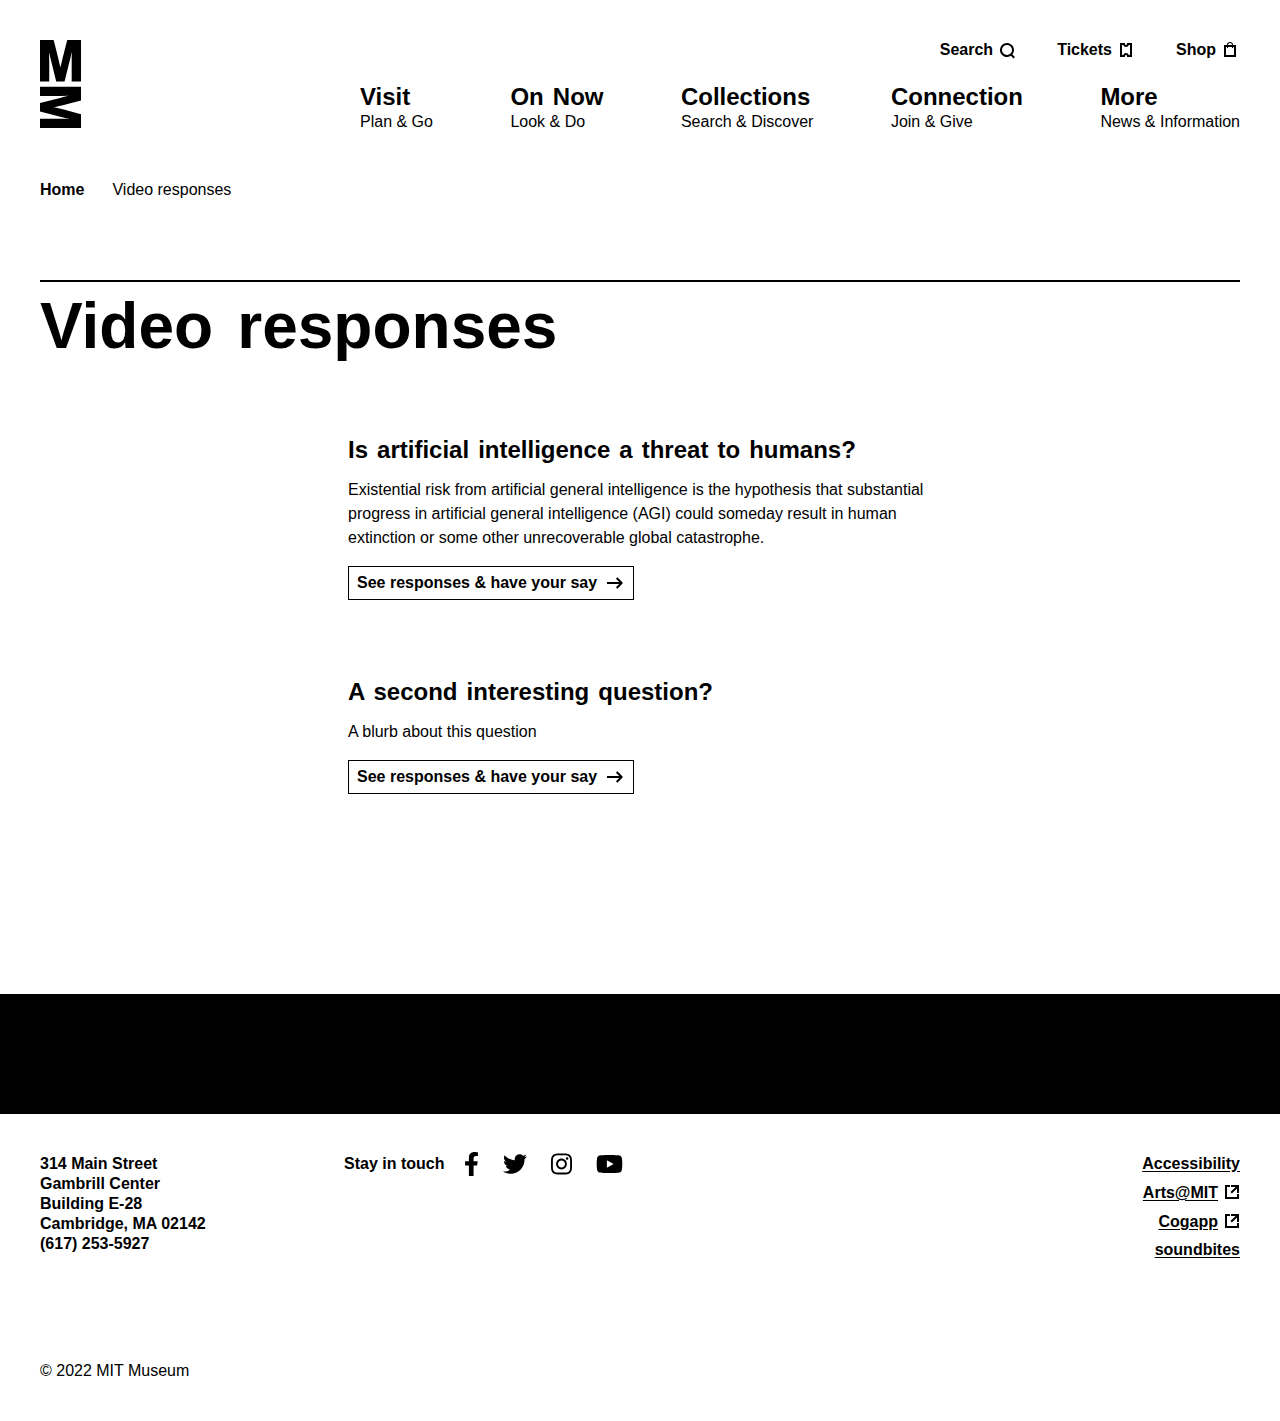
==== index.html @ 17425d2e "Add content" ====
<!DOCTYPE html>
<html style="--app-height: 884px; --scrollbar-width: 15px" lang="en">
  <head>
    <meta http-equiv="content-type" content="text/html; charset=UTF-8" />
    <meta name="viewport" content="width=device-width" />
    <meta charset="utf-8" />
    <title>🚧 MIT Museum</title>
    <meta name="referrer" content="no-referrer-when-downgrade" />
    <meta name="robots" content="none" />
    <meta property="og:locale" content="en_US" />
    <meta property="og:site_name" content="MIT Museum" />
    <meta property="og:type" content="website" />
    <meta
      property="og:url"
      content="https://mit-museum-frontend-git-develop-mit-museum.vercel.app/is-artificial-intelligence-a-threat-to-humans"
    />
    <meta property="og:title" content="Video responses" />
    <meta name="twitter:card" content="summary_large_image" />
    <meta name="twitter:site" content="@mitmuseum" />
    <meta name="twitter:creator" content="@mitmuseum" />
    <meta name="twitter:title" content="Video responses" />
    <link
      href="https://mit-museum-frontend-git-develop-mit-museum.vercel.app/is-artificial-intelligence-a-threat-to-humans"
      rel="canonical"
    />
    <link
      href="https://mit-museum-frontend-git-develop-mit-museum.vercel.app/"
      rel="home"
    />
    <link
      href="https://mit-museum-frontend-git-develop-mit-museum.vercel.app/humans.txt"
      rel="author"
      type="text/plain"
    />
    <script type="application/ld+json">
      {
        "mainEntityOfPage": {
          "@context": "http://schema.org",
          "@type": "WebPage",
          "author": { "@id": "#identity" },
          "copyrightHolder": { "@id": "#identity" },
          "copyrightYear": "2021",
          "creator": { "@id": "#creator" },
          "dateModified": "2022-01-12T05:30:17-05:00",
          "datePublished": "2021-12-10T06:31:00-05:00",
          "headline": "Video responses",
          "inLanguage": "en-us",
          "mainEntityOfPage": "https://mit-museum-frontend-git-develop-mit-museum.vercel.app/is-artificial-intelligence-a-threat-to-humans",
          "name": "Video responses",
          "publisher": { "@id": "#creator" },
          "url": "https://mit-museum-frontend-git-develop-mit-museum.vercel.app/is-artificial-intelligence-a-threat-to-humans"
        },
        "identity": {
          "@context": "http://schema.org",
          "@id": "#identity",
          "@type": "Organization"
        },
        "creator": {
          "@context": "http://schema.org",
          "@id": "#creator",
          "@type": "Organization"
        },
        "breadcrumbList": {
          "@context": "http://schema.org",
          "@type": "BreadcrumbList",
          "description": "Breadcrumbs list",
          "itemListElement": [
            {
              "@type": "ListItem",
              "item": "https://mit-museum-frontend-git-develop-mit-museum.vercel.app",
              "name": "Homepage",
              "position": 1
            },
            {
              "@type": "ListItem",
              "item": "https://mit-museum-frontend-git-develop-mit-museum.vercel.app/is-artificial-intelligence-a-threat-to-humans",
              "name": "Video responses",
              "position": 2
            }
          ],
          "name": "Breadcrumbs"
        }
      }
    </script>
    <link
      rel="icon"
      href="https://mit-museum-frontend-git-develop-mit-museum.vercel.app/favicon.ico"
    />
    <meta name="next-head-count" content="19" />
    <link rel="preload" href="mockup_files/a5b032bc4e9ca8b1.css" as="style" />
    <link
      rel="stylesheet"
      href="mockup_files/a5b032bc4e9ca8b1.css"
      data-n-g=""
    />
    <link rel="preload" href="mockup_files/67b65390de8e1bf9.css" as="style" />
    <link
      rel="stylesheet"
      href="mockup_files/67b65390de8e1bf9.css"
      data-n-p=""
    />
    <link rel="preload" href="mockup_files/3603ed7450027c3c.css" as="style" />
    <link
      rel="stylesheet"
      href="mockup_files/3603ed7450027c3c.css"
      data-n-p=""
    />
    <noscript data-n-css=""></noscript>
    <!-- <script
      defer="defer"
      nomodule=""
      src="mockup_files/polyfills-5cd94c89d3acac5f.js"
    ></script>
    <script
      src="mockup_files/webpack-742e6c5a8e0bc7bc.js"
      defer="defer"
    ></script>
    <script
      src="mockup_files/framework-5cfa0111fbb5aac2.js"
      defer="defer"
    ></script>
    <script src="mockup_files/main-84897df02a23253b.js" defer="defer"></script>
    <script src="mockup_files/_app-49a6e85eaff89251.js" defer="defer"></script>
    <script src="mockup_files/164-c21760d52be810f0.js" defer="defer"></script>
    <script src="mockup_files/525-9ac6c5f4d2ee593e.js" defer="defer"></script>
    <script src="mockup_files/335-cdc0c11e293b6972.js" defer="defer"></script>
    <script src="mockup_files/628-eeeb72f5f3170c95.js" defer="defer"></script>
    <script src="mockup_files/a.js" defer="defer"></script>
    <script src="mockup_files/_buildManifest.js" defer="defer"></script>
    <script src="mockup_files/_ssgManifest.js" defer="defer"></script>
    <script src="mockup_files/_middlewareManifest.js" defer="defer"></script>
    <link
      as="script"
      rel="prefetch"
      href="https://mit-museum-frontend-git-develop-mit-museum.vercel.app/_next/static/chunks/pages/index-b7b3911f543321c6.js"
    /> -->
  </head>
  <body data-nav-open="false">
    <noscript
      ><iframe
        src="https://www.googletagmanager.com/ns.html?id=GTM-NR2VRSS"
        height="0"
        width="0"
        style="display: none; visibility: hidden"
      ></iframe
    ></noscript>
    <div id="__next">
      <div>
        <header class="Header_header__Z8PUO" data-nav-open="false">
          <div class="Header_header__inner___BuCB">
            <h1 class="Header_header__logo-wrap__APZQ9">
              <a
                class="Header_header__logo-link__Ess8F"
                href="https://mit-museum-frontend-git-develop-mit-museum.vercel.app/"
                ><picture
                  ><source
                    srcset="mockup_files/mit-museum-monogram--horizontal.svg 1x"
                    media="(max-width: 1199px)" />
                  <img
                    src="mockup_files/mit-museum-monogram--vertical.svg"
                    alt="MIT Museum"
                    class="Header_header__monogram__wWzlB" /></picture
              ></a>
            </h1>
            <div class="Header_header__nav-wrap__NLWvs">
              <nav class="Navigation_nav__0y3Ri" aria-label="Main navigation">
                <button
                  type="button"
                  class="Navigation_nav__menu-button__kOR16"
                  aria-expanded="false"
                >
                  <span class="VisuallyHidden_visually-hidden__1B1w5"
                    >Toggle main navigation menu</span
                  ><svg
                    data-name="Icon / Navigation / Hamburger / 40px / Dark"
                    xmlns="http://www.w3.org/2000/svg"
                    width="40"
                    height="40"
                    data-testid="icon"
                    class="Icon_icon__QfSMz Icon_icon--medium__RB2xj"
                  >
                    <g data-name="Group 9456" fill="#fff">
                      <path data-name="Rectangle 623" d="M4 26h32v4H4z"></path>
                      <path data-name="Rectangle 622" d="M4 18h32v4H4z"></path>
                      <path data-name="Rectangle 621" d="M4 10h32v4H4z"></path>
                    </g>
                  </svg>
                </button>
                <ul class="Navigation_nav__link-list__ITPzT">
                  <li class="Navigation_nav__link-list-item__VGIfE">
                    <a
                      class="Navigation_nav__link__Jekwb"
                      href="https://mit-museum-frontend-git-develop-mit-museum.vercel.app/search"
                      ><span>Search</span
                      ><img
                        src="mockup_files/search.svg"
                        alt=""
                        class="Navigation_nav__link-icon__gXmVS"
                    /></a>
                  </li>
                  <li class="Navigation_nav__link-list-item__VGIfE">
                    <a
                      class="Navigation_nav__link__Jekwb"
                      href="https://mit-museum-frontend-git-develop-mit-museum.vercel.app/tickets"
                      ><span>Tickets</span
                      ><img
                        src="mockup_files/ticket.svg"
                        alt=""
                        class="Navigation_nav__link-icon__gXmVS"
                    /></a>
                  </li>
                  <li class="Navigation_nav__link-list-item__VGIfE">
                    <a
                      class="Navigation_nav__link__Jekwb"
                      href="https://mit-museum-frontend-git-develop-mit-museum.vercel.app/shop"
                      ><span>Shop</span
                      ><img
                        src="mockup_files/shopping-bag.svg"
                        alt=""
                        class="Navigation_nav__link-icon__gXmVS"
                    /></a>
                  </li>
                </ul>
                <ul class="Navigation_nav__node-list__HBfqc">
                  <li class="Navigation_nav-node__x5Ggd">
                    <button
                      type="button"
                      class="Navigation_nav-node__button__NjZrX"
                      aria-expanded="false"
                    >
                      <span class="Navigation_nav-node__title__IOz5q"
                        >Visit</span
                      ><span class="Navigation_nav-node__subheading___iPUX"
                        >Plan &amp; Go</span
                      >
                    </button>
                    <div
                      class="Navigation_nav-node__panel__yHmLR"
                      style="max-height: 0px"
                    >
                      <ul class="Navigation_nav-node__link-list__Ikt2b">
                        <li class="Navigation_nav-node__link-list-item__7li6b">
                          <a
                            class="Navigation_nav-node__link__7ieQi"
                            href="https://mit-museum-frontend-git-develop-mit-museum.vercel.app/visit/hours-admission-directions"
                            ><span>Hours, Admission, Directions</span></a
                          >
                        </li>
                        <li class="Navigation_nav-node__link-list-item__7li6b">
                          <a
                            class="Navigation_nav-node__link__7ieQi"
                            href="https://mit-museum-frontend-git-develop-mit-museum.vercel.app/visit/week-at-a-glance"
                            ><span>Week at a glance</span></a
                          >
                        </li>
                        <li class="Navigation_nav-node__link-list-item__7li6b">
                          <a
                            class="Navigation_nav-node__link__7ieQi"
                            href="https://mit-museum-frontend-git-develop-mit-museum.vercel.app/visit/group-visits"
                            ><span>Group Visits</span></a
                          >
                        </li>
                        <li class="Navigation_nav-node__link-list-item__7li6b">
                          <a
                            class="Navigation_nav-node__link__7ieQi"
                            href="https://mit-museum-frontend-git-develop-mit-museum.vercel.app/visit/accessibility"
                            ><span>Accessibility</span></a
                          >
                        </li>
                        <li class="Navigation_nav-node__link-list-item__7li6b">
                          <a
                            class="Navigation_nav-node__link__7ieQi"
                            href="https://mit-museum-frontend-git-develop-mit-museum.vercel.app/visit/contact"
                            ><span>Contact</span></a
                          >
                        </li>
                      </ul>
                      <div class="Navigation_nav-node__image-wrap__H9pom">
                        <span
                          style="
                            box-sizing: border-box;
                            display: block;
                            overflow: hidden;
                            width: initial;
                            height: initial;
                            background: none;
                            opacity: 1;
                            border: 0;
                            margin: 0;
                            padding: 0;
                            position: absolute;
                            top: 0;
                            left: 0;
                            bottom: 0;
                            right: 0;
                          "
                          ><img
                            alt=""
                            src="[data-uri]"
                            decoding="async"
                            data-nimg="fill"
                            class="Navigation_nav-node__image__81gql"
                            style="
                              position: absolute;
                              top: 0;
                              left: 0;
                              bottom: 0;
                              right: 0;
                              box-sizing: border-box;
                              padding: 0;
                              border: none;
                              margin: auto;
                              display: block;
                              width: 0;
                              height: 0;
                              min-width: 100%;
                              max-width: 100%;
                              min-height: 100%;
                              max-height: 100%;
                              object-fit: cover;
                            " /><noscript
                            ><img
                              alt=""
                              sizes="100vw"
                              srcset="
                                /_next/image?url=https%3A%2F%2Fmit-museum-cms-files--development.s3.us-east-2.amazonaws.com%2FCogapp-temp%2F_300x300_crop_center%2520center_none%2Fpexels-kristina-paukshtite-1839747.jpg%3Fv%3D1642073626%2C0.4148%2C0.9212&amp;w=640&amp;q=75   640w,
                                /_next/image?url=https%3A%2F%2Fmit-museum-cms-files--development.s3.us-east-2.amazonaws.com%2FCogapp-temp%2F_300x300_crop_center%2520center_none%2Fpexels-kristina-paukshtite-1839747.jpg%3Fv%3D1642073626%2C0.4148%2C0.9212&amp;w=750&amp;q=75   750w,
                                /_next/image?url=https%3A%2F%2Fmit-museum-cms-files--development.s3.us-east-2.amazonaws.com%2FCogapp-temp%2F_300x300_crop_center%2520center_none%2Fpexels-kristina-paukshtite-1839747.jpg%3Fv%3D1642073626%2C0.4148%2C0.9212&amp;w=828&amp;q=75   828w,
                                /_next/image?url=https%3A%2F%2Fmit-museum-cms-files--development.s3.us-east-2.amazonaws.com%2FCogapp-temp%2F_300x300_crop_center%2520center_none%2Fpexels-kristina-paukshtite-1839747.jpg%3Fv%3D1642073626%2C0.4148%2C0.9212&amp;w=1080&amp;q=75 1080w,
                                /_next/image?url=https%3A%2F%2Fmit-museum-cms-files--development.s3.us-east-2.amazonaws.com%2FCogapp-temp%2F_300x300_crop_center%2520center_none%2Fpexels-kristina-paukshtite-1839747.jpg%3Fv%3D1642073626%2C0.4148%2C0.9212&amp;w=1200&amp;q=75 1200w,
                                /_next/image?url=https%3A%2F%2Fmit-museum-cms-files--development.s3.us-east-2.amazonaws.com%2FCogapp-temp%2F_300x300_crop_center%2520center_none%2Fpexels-kristina-paukshtite-1839747.jpg%3Fv%3D1642073626%2C0.4148%2C0.9212&amp;w=1920&amp;q=75 1920w,
                                /_next/image?url=https%3A%2F%2Fmit-museum-cms-files--development.s3.us-east-2.amazonaws.com%2FCogapp-temp%2F_300x300_crop_center%2520center_none%2Fpexels-kristina-paukshtite-1839747.jpg%3Fv%3D1642073626%2C0.4148%2C0.9212&amp;w=2048&amp;q=75 2048w,
                                /_next/image?url=https%3A%2F%2Fmit-museum-cms-files--development.s3.us-east-2.amazonaws.com%2FCogapp-temp%2F_300x300_crop_center%2520center_none%2Fpexels-kristina-paukshtite-1839747.jpg%3Fv%3D1642073626%2C0.4148%2C0.9212&amp;w=3840&amp;q=75 3840w
                              "
                              src="/_next/image?url=https%3A%2F%2Fmit-museum-cms-files--development.s3.us-east-2.amazonaws.com%2FCogapp-temp%2F_300x300_crop_center%2520center_none%2Fpexels-kristina-paukshtite-1839747.jpg%3Fv%3D1642073626%2C0.4148%2C0.9212&amp;w=3840&amp;q=75"
                              decoding="async"
                              data-nimg="fill"
                              style="
                                position: absolute;
                                top: 0;
                                left: 0;
                                bottom: 0;
                                right: 0;
                                box-sizing: border-box;
                                padding: 0;
                                border: none;
                                margin: auto;
                                display: block;
                                width: 0;
                                height: 0;
                                min-width: 100%;
                                max-width: 100%;
                                min-height: 100%;
                                max-height: 100%;
                                object-fit: cover;
                              "
                              class="Navigation_nav-node__image__81gql"
                              loading="lazy" /></noscript
                        ></span>
                      </div>
                      <button
                        type="button"
                        class="Navigation_nav-node__close-button__1ALiy"
                      >
                        Close
                      </button>
                    </div>
                  </li>
                  <li class="Navigation_nav-node__x5Ggd">
                    <button
                      type="button"
                      class="Navigation_nav-node__button__NjZrX"
                      aria-expanded="false"
                    >
                      <span class="Navigation_nav-node__title__IOz5q"
                        >On Now</span
                      ><span class="Navigation_nav-node__subheading___iPUX"
                        >Look &amp; Do</span
                      >
                    </button>
                    <div
                      class="Navigation_nav-node__panel__yHmLR"
                      style="max-height: 0px"
                    >
                      <ul class="Navigation_nav-node__link-list__Ikt2b">
                        <li class="Navigation_nav-node__link-list-item__7li6b">
                          <a
                            class="Navigation_nav-node__link__7ieQi"
                            href="https://mit-museum-frontend-git-develop-mit-museum.vercel.app/on-now/exhibitions"
                            ><span>Exhibitions</span></a
                          >
                        </li>
                        <li class="Navigation_nav-node__link-list-item__7li6b">
                          <a
                            class="Navigation_nav-node__link__7ieQi"
                            href="https://mit-museum-frontend-git-develop-mit-museum.vercel.app/on-now/programs-and-events"
                            ><span>Programs and Events</span></a
                          >
                        </li>
                        <li class="Navigation_nav-node__link-list-item__7li6b">
                          <a
                            class="Navigation_nav-node__link__7ieQi"
                            href="https://mit-museum-frontend-git-develop-mit-museum.vercel.app/on-now/drop-in-activities"
                            ><span>Drop-in Activities</span></a
                          >
                        </li>
                      </ul>
                      <button
                        type="button"
                        class="Navigation_nav-node__close-button__1ALiy"
                      >
                        Close
                      </button>
                    </div>
                  </li>
                  <li class="Navigation_nav-node__x5Ggd">
                    <button
                      type="button"
                      class="Navigation_nav-node__button__NjZrX"
                      aria-expanded="false"
                    >
                      <span class="Navigation_nav-node__title__IOz5q"
                        >Collections</span
                      ><span class="Navigation_nav-node__subheading___iPUX"
                        >Search &amp; Discover</span
                      >
                    </button>
                    <div
                      class="Navigation_nav-node__panel__yHmLR"
                      style="max-height: 0px"
                    >
                      <ul class="Navigation_nav-node__link-list__Ikt2b">
                        <li class="Navigation_nav-node__link-list-item__7li6b">
                          <a
                            class="Navigation_nav-node__link__7ieQi"
                            href="https://mit-museum-frontend-git-develop-mit-museum.vercel.app/collections-temp/collection-search"
                            ><span>Collection Search</span></a
                          >
                        </li>
                        <li class="Navigation_nav-node__link-list-item__7li6b">
                          <a
                            class="Navigation_nav-node__link__7ieQi"
                            href="https://mit-museum-frontend-git-develop-mit-museum.vercel.app/collections-temp/collection-stories"
                            ><span>Collection Stories</span></a
                          >
                        </li>
                        <li class="Navigation_nav-node__link-list-item__7li6b">
                          <a
                            class="Navigation_nav-node__link__7ieQi"
                            href="https://mit-museum-frontend-git-develop-mit-museum.vercel.app/collections-temp/collection-services"
                            ><span>Collection Services</span></a
                          >
                        </li>
                        <li class="Navigation_nav-node__link-list-item__7li6b">
                          <a
                            class="Navigation_nav-node__link__7ieQi"
                            href="https://mit-museum-frontend-git-develop-mit-museum.vercel.app/collections-temp/donate-to-the-collections"
                            ><span>Donate to the Collections</span></a
                          >
                        </li>
                        <li class="Navigation_nav-node__link-list-item__7li6b">
                          <a
                            class="Navigation_nav-node__link__7ieQi"
                            href="https://mit-museum-frontend-git-develop-mit-museum.vercel.app/collections-temp/loan-policies"
                            ><span>Loan Policies</span></a
                          >
                        </li>
                      </ul>
                      <button
                        type="button"
                        class="Navigation_nav-node__close-button__1ALiy"
                      >
                        Close
                      </button>
                    </div>
                  </li>
                  <li class="Navigation_nav-node__x5Ggd">
                    <button
                      type="button"
                      class="Navigation_nav-node__button__NjZrX"
                      aria-expanded="false"
                    >
                      <span class="Navigation_nav-node__title__IOz5q"
                        >Connection</span
                      ><span class="Navigation_nav-node__subheading___iPUX"
                        >Join &amp; Give</span
                      >
                    </button>
                    <div
                      class="Navigation_nav-node__panel__yHmLR"
                      style="max-height: 0px"
                    >
                      <ul class="Navigation_nav-node__link-list__Ikt2b">
                        <li class="Navigation_nav-node__link-list-item__7li6b">
                          <a
                            class="Navigation_nav-node__link__7ieQi"
                            href="https://mit-museum-frontend-git-develop-mit-museum.vercel.app/connection/membership"
                            ><span>Membership</span></a
                          >
                        </li>
                        <li class="Navigation_nav-node__link-list-item__7li6b">
                          <a
                            class="Navigation_nav-node__link__7ieQi"
                            href="https://mit-museum-frontend-git-develop-mit-museum.vercel.app/connection/careers"
                            ><span>Careers</span></a
                          >
                        </li>
                        <li class="Navigation_nav-node__link-list-item__7li6b">
                          <a
                            class="Navigation_nav-node__link__7ieQi"
                            href="https://mit-museum-frontend-git-develop-mit-museum.vercel.app/connection/internships"
                            ><span>Internships</span></a
                          >
                        </li>
                        <li class="Navigation_nav-node__link-list-item__7li6b">
                          <a
                            class="Navigation_nav-node__link__7ieQi"
                            href="https://mit-museum-frontend-git-develop-mit-museum.vercel.app/connection/volunteer-opportunities"
                            ><span>Volunteer Opportunities</span></a
                          >
                        </li>
                        <li class="Navigation_nav-node__link-list-item__7li6b">
                          <a
                            class="Navigation_nav-node__link__7ieQi"
                            href="https://mit-museum-frontend-git-develop-mit-museum.vercel.app/connection/give"
                            ><span>Give</span></a
                          >
                        </li>
                      </ul>
                      <button
                        type="button"
                        class="Navigation_nav-node__close-button__1ALiy"
                      >
                        Close
                      </button>
                    </div>
                  </li>
                  <li class="Navigation_nav-node__x5Ggd">
                    <button
                      type="button"
                      class="Navigation_nav-node__button__NjZrX"
                      aria-expanded="false"
                    >
                      <span class="Navigation_nav-node__title__IOz5q">More</span
                      ><span class="Navigation_nav-node__subheading___iPUX"
                        >News &amp; Information</span
                      >
                    </button>
                    <div
                      class="Navigation_nav-node__panel__yHmLR"
                      style="max-height: 0px"
                    >
                      <ul class="Navigation_nav-node__link-list__Ikt2b">
                        <li class="Navigation_nav-node__link-list-item__7li6b">
                          <a
                            class="Navigation_nav-node__link__7ieQi"
                            href="https://mit-museum-frontend-git-develop-mit-museum.vercel.app/more/announcements"
                            ><span>Announcements</span></a
                          >
                        </li>
                        <li class="Navigation_nav-node__link-list-item__7li6b">
                          <a
                            class="Navigation_nav-node__link__7ieQi"
                            href="https://mit-museum-frontend-git-develop-mit-museum.vercel.app/more/cambridge-science-festival"
                            ><span>Cambridge Science Festival</span></a
                          >
                        </li>
                        <li class="Navigation_nav-node__link-list-item__7li6b">
                          <a
                            class="Navigation_nav-node__link__7ieQi"
                            href="https://mit-museum-frontend-git-develop-mit-museum.vercel.app/more/mit-museum-studio-and-compton-gallery"
                            ><span
                              >MIT Museum Studio and Compton Gallery</span
                            ></a
                          >
                        </li>
                        <li class="Navigation_nav-node__link-list-item__7li6b">
                          <a
                            class="Navigation_nav-node__link__7ieQi"
                            href="https://mit-museum-frontend-git-develop-mit-museum.vercel.app/more/event-rentals"
                            ><span>Event Rentals</span></a
                          >
                        </li>
                      </ul>
                      <button
                        type="button"
                        class="Navigation_nav-node__close-button__1ALiy"
                      >
                        Close
                      </button>
                    </div>
                  </li>
                </ul>
              </nav>
            </div>
          </div>
        </header>
        <main>
          <div class="center grid">
            <nav class="Breadcrumb_breadcrumb__a2wU1" aria-label="Breadcrumb">
              <ol class="Breadcrumb_breadcrumb__list__RHCLS">
                <li class="Breadcrumb_breadcrumb__list-item__svHsW">
                  <a
                    class="Breadcrumb_breadcrumb__link__07_vq Breadcrumb_breadcrumb__link--home__al2y3"
                    href="https://mit-museum-frontend-git-develop-mit-museum.vercel.app/"
                    >Home</a
                  >
                </li>
                <li
                  class="Breadcrumb_breadcrumb__list-item__svHsW"
                  aria-current="page"
                >
                  Video responses
                </li>
              </ol>
            </nav>
            <h1 class="Title_title__SEYIO">Video responses</h1>
            <div class="col col--center-small stack">
              <div class="Intro_intro__U5Vz6">
                Is artificial intelligence a threat to humans?
              </div>
              <div class="stack">
                <p>
                  Existential risk from artificial general intelligence is the
                  hypothesis that substantial progress in artificial general
                  intelligence (AGI) could someday result in human extinction or
                  some other unrecoverable global catastrophe.
                </p>
                <a href="topic-1.html" class="Button_button__30ukX mt-1"
                  >See responses & have your say<svg
                    xmlns="http://www.w3.org/2000/svg"
                    viewBox="0 0 20 20"
                    class="Button_button__arrow__bqoZv"
                  >
                    <path fill="none" d="M0 0h20v20H0z"></path>
                    <path
                      d="M18.018 10l-.07-.07-.93-.93-.41-.41-4.25-4.25-1.41 1.42L14.2 9H1.982v2H14.2l-3.25 3.24 1.41 1.42 4.25-4.25.41-.41.93-.93z"
                      fill="currentColor"
                    ></path></svg
                ></a>
              </div>
            </div>
            <div class="col col--center-small stack">
              <div class="Intro_intro__U5Vz6">
                A second interesting question?
              </div>
              <div class="stack">
                <p>A blurb about this question</p>
                <a href="topic-2.html" class="Button_button__30ukX mt-1"
                  >See responses & have your say<svg
                    xmlns="http://www.w3.org/2000/svg"
                    viewBox="0 0 20 20"
                    class="Button_button__arrow__bqoZv"
                  >
                    <path fill="none" d="M0 0h20v20H0z"></path>
                    <path
                      d="M18.018 10l-.07-.07-.93-.93-.41-.41-4.25-4.25-1.41 1.42L14.2 9H1.982v2H14.2l-3.25 3.24 1.41 1.42 4.25-4.25.41-.41.93-.93z"
                      fill="currentColor"
                    ></path></svg
                ></a>
              </div>
            </div>
          </div>
        </main>
        <footer class="Footer_footer__Dhw_9">
          <div class="Footer_footer__header__HFBRV">
            <div class="Center_center__clGVR">
              <div class="Footer_footer__logo-container__Zl3yX">
                <span
                  style="
                    box-sizing: border-box;
                    display: inline-block;
                    overflow: hidden;
                    width: 85px;
                    height: 40px;
                    background: none;
                    opacity: 1;
                    border: 0;
                    margin: 0;
                    padding: 0;
                    position: relative;
                  "
                  ><img
                    alt="MIT Museum logo"
                    src="[data-uri]"
                    decoding="async"
                    data-nimg="fixed"
                    class="Footer_footer__logo__Rt5jS"
                    style="
                      position: absolute;
                      top: 0;
                      left: 0;
                      bottom: 0;
                      right: 0;
                      box-sizing: border-box;
                      padding: 0;
                      border: none;
                      margin: auto;
                      display: block;
                      width: 0;
                      height: 0;
                      min-width: 100%;
                      max-width: 100%;
                      min-height: 100%;
                      max-height: 100%;
                    " /><noscript
                    ><img
                      alt="MIT Museum logo"
                      srcset="
                        /_next/image?url=%2Fimages%2Fmit-museum-monogram--horizontal-white.svg&amp;w=96&amp;q=75  1x,
                        /_next/image?url=%2Fimages%2Fmit-museum-monogram--horizontal-white.svg&amp;w=256&amp;q=75 2x
                      "
                      src="/_next/image?url=%2Fimages%2Fmit-museum-monogram--horizontal-white.svg&amp;w=256&amp;q=75"
                      decoding="async"
                      data-nimg="fixed"
                      style="
                        position: absolute;
                        top: 0;
                        left: 0;
                        bottom: 0;
                        right: 0;
                        box-sizing: border-box;
                        padding: 0;
                        border: none;
                        margin: auto;
                        display: block;
                        width: 0;
                        height: 0;
                        min-width: 100%;
                        max-width: 100%;
                        min-height: 100%;
                        max-height: 100%;
                      "
                      class="Footer_footer__logo__Rt5jS"
                      loading="lazy" /></noscript
                ></span>
              </div>
            </div>
          </div>
          <div class="Center_center__clGVR">
            <div class="Footer_footer__inner__YNJtn">
              <address class="Footer_footer__address__WKJDk">
                314 Main Street<br />Gambrill Center<br />Building E-28<br />Cambridge,
                MA 02142<br />(617) 253-5927<br />
              </address>
              <div class="Footer_footer__contacts__WmbtK">
                <div class="Footer_footer__social-links__I1tO2">
                  <p>Stay in touch</p>
                  <ul class="SocialLinkList_social-link-list__5JQN8">
                    <li class="SocialLinkList_social-link-list__item__Hd_dJ">
                      <a href="https://www.facebook.com/MITMuseum/"
                        ><svg
                          aria-hidden="true"
                          data-prefix="fab"
                          data-icon="facebook-f"
                          xmlns="http://www.w3.org/2000/svg"
                          viewBox="0 0 320 512"
                          class="Icon_icon__QfSMz"
                          data-testid="icon"
                        >
                          <path
                            fill="currentColor"
                            d="M279.14 288l14.22-92.66h-88.91v-60.13c0-25.35 12.42-50.06 52.24-50.06h40.42V6.26S260.43 0 225.36 0c-73.22 0-121.08 44.38-121.08 124.72v70.62H22.89V288h81.39v224h100.17V288z"
                          ></path></svg
                        ><span class="VisuallyHidden_visually-hidden__1B1w5"
                          >Facebook</span
                        ></a
                      >
                    </li>
                    <li class="SocialLinkList_social-link-list__item__Hd_dJ">
                      <a href="https://twitter.com/mitmuseum"
                        ><svg
                          aria-hidden="true"
                          data-prefix="fab"
                          data-icon="twitter"
                          xmlns="http://www.w3.org/2000/svg"
                          viewBox="0 0 512 512"
                          class="Icon_icon__QfSMz"
                          data-testid="icon"
                        >
                          <path
                            fill="currentColor"
                            d="M459.37 151.716c.325 4.548.325 9.097.325 13.645 0 138.72-105.583 298.558-298.558 298.558-59.452 0-114.68-17.219-161.137-47.106 8.447.974 16.568 1.299 25.34 1.299 49.055 0 94.213-16.568 130.274-44.832-46.132-.975-84.792-31.188-98.112-72.772 6.498.974 12.995 1.624 19.818 1.624 9.421 0 18.843-1.3 27.614-3.573-48.081-9.747-84.143-51.98-84.143-102.985v-1.299c13.969 7.797 30.214 12.67 47.431 13.319-28.264-18.843-46.781-51.005-46.781-87.391 0-19.492 5.197-37.36 14.294-52.954 51.655 63.675 129.3 105.258 216.365 109.807-1.624-7.797-2.599-15.918-2.599-24.04 0-57.828 46.782-104.934 104.934-104.934 30.213 0 57.502 12.67 76.67 33.137 23.715-4.548 46.456-13.32 66.599-25.34-7.798 24.366-24.366 44.833-46.132 57.827 21.117-2.273 41.584-8.122 60.426-16.243-14.292 20.791-32.161 39.308-52.628 54.253z"
                          ></path></svg
                        ><span class="VisuallyHidden_visually-hidden__1B1w5"
                          >Twitter</span
                        ></a
                      >
                    </li>
                    <li class="SocialLinkList_social-link-list__item__Hd_dJ">
                      <a href="https://www.instagram.com/mitmuseum"
                        ><svg
                          aria-hidden="true"
                          data-prefix="fab"
                          data-icon="instagram"
                          xmlns="http://www.w3.org/2000/svg"
                          viewBox="0 0 448 512"
                          class="Icon_icon__QfSMz"
                          data-testid="icon"
                        >
                          <path
                            fill="currentColor"
                            d="M224.1 141c-63.6 0-114.9 51.3-114.9 114.9s51.3 114.9 114.9 114.9S339 319.5 339 255.9 287.7 141 224.1 141zm0 189.6c-41.1 0-74.7-33.5-74.7-74.7s33.5-74.7 74.7-74.7 74.7 33.5 74.7 74.7-33.6 74.7-74.7 74.7zm146.4-194.3c0 14.9-12 26.8-26.8 26.8-14.9 0-26.8-12-26.8-26.8s12-26.8 26.8-26.8 26.8 12 26.8 26.8zm76.1 27.2c-1.7-35.9-9.9-67.7-36.2-93.9-26.2-26.2-58-34.4-93.9-36.2-37-2.1-147.9-2.1-184.9 0-35.8 1.7-67.6 9.9-93.9 36.1s-34.4 58-36.2 93.9c-2.1 37-2.1 147.9 0 184.9 1.7 35.9 9.9 67.7 36.2 93.9s58 34.4 93.9 36.2c37 2.1 147.9 2.1 184.9 0 35.9-1.7 67.7-9.9 93.9-36.2 26.2-26.2 34.4-58 36.2-93.9 2.1-37 2.1-147.8 0-184.8zM398.8 388c-7.8 19.6-22.9 34.7-42.6 42.6-29.5 11.7-99.5 9-132.1 9s-102.7 2.6-132.1-9c-19.6-7.8-34.7-22.9-42.6-42.6-11.7-29.5-9-99.5-9-132.1s-2.6-102.7 9-132.1c7.8-19.6 22.9-34.7 42.6-42.6 29.5-11.7 99.5-9 132.1-9s102.7-2.6 132.1 9c19.6 7.8 34.7 22.9 42.6 42.6 11.7 29.5 9 99.5 9 132.1s2.7 102.7-9 132.1z"
                          ></path></svg
                        ><span class="VisuallyHidden_visually-hidden__1B1w5"
                          >Instagram</span
                        ></a
                      >
                    </li>
                    <li class="SocialLinkList_social-link-list__item__Hd_dJ">
                      <a href="https://www.youtube.com/c/MITMuseumOfficial"
                        ><svg
                          aria-hidden="true"
                          data-prefix="fab"
                          data-icon="youtube"
                          xmlns="http://www.w3.org/2000/svg"
                          viewBox="0 0 576 512"
                          class="Icon_icon__QfSMz"
                          data-testid="icon"
                        >
                          <path
                            fill="currentColor"
                            d="M549.655 124.083c-6.281-23.65-24.787-42.276-48.284-48.597C458.781 64 288 64 288 64S117.22 64 74.629 75.486c-23.497 6.322-42.003 24.947-48.284 48.597-11.412 42.867-11.412 132.305-11.412 132.305s0 89.438 11.412 132.305c6.281 23.65 24.787 41.5 48.284 47.821C117.22 448 288 448 288 448s170.78 0 213.371-11.486c23.497-6.321 42.003-24.171 48.284-47.821 11.412-42.867 11.412-132.305 11.412-132.305s0-89.438-11.412-132.305zm-317.51 213.508V175.185l142.739 81.205-142.739 81.201z"
                          ></path></svg
                        ><span class="VisuallyHidden_visually-hidden__1B1w5"
                          >Youtube</span
                        ></a
                      >
                    </li>
                  </ul>
                </div>
              </div>
              <div class="Footer_footer__links__pRLbN">
                <ul class="Footer_footer__link-list__VCizp">
                  <li class="Footer_footer__link-item__2ns5A">
                    <a
                      class="Footer_footer__link__0KikA"
                      href="https://mit-museum-frontend-git-develop-mit-museum.vercel.app/visit/accessibility"
                      >Accessibility</a
                    >
                  </li>
                  <li class="Footer_footer__link-item__2ns5A">
                    <a
                      class="Footer_footer__link__0KikA"
                      href="https://google.com/"
                      >Arts@MIT<svg
                        data-name="Icon / Navigation / External Link / 20px / Light"
                        xmlns="http://www.w3.org/2000/svg"
                        width="20"
                        height="20"
                        viewBox="0 0 20 20"
                        data-testid="icon"
                        class="Icon_icon__QfSMz"
                      >
                        <g data-name="Group 34">
                          <g data-name="Group 33" fill="#fff">
                            <path
                              data-name="Path 89"
                              d="M15 15H5V5h3V3H3v14h14v-5h-2z"
                            ></path>
                            <path
                              data-name="Path 90"
                              d="M15 3H9v2h4.586l-5.121 5.121 1.414 1.414L15 6.414V11h2V3z"
                            ></path>
                          </g>
                        </g></svg
                    ></a>
                  </li>
                  <li class="Footer_footer__link-item__2ns5A">
                    <a
                      class="Footer_footer__link__0KikA"
                      href="https://www.cogapp.com/"
                      >Cogapp<svg
                        data-name="Icon / Navigation / External Link / 20px / Light"
                        xmlns="http://www.w3.org/2000/svg"
                        width="20"
                        height="20"
                        viewBox="0 0 20 20"
                        data-testid="icon"
                        class="Icon_icon__QfSMz"
                      >
                        <g data-name="Group 34">
                          <g data-name="Group 33" fill="#fff">
                            <path
                              data-name="Path 89"
                              d="M15 15H5V5h3V3H3v14h14v-5h-2z"
                            ></path>
                            <path
                              data-name="Path 90"
                              d="M15 3H9v2h4.586l-5.121 5.121 1.414 1.414L15 6.414V11h2V3z"
                            ></path>
                          </g>
                        </g></svg
                    ></a>
                  </li>
                  <li class="Footer_footer__link-item__2ns5A">
                    <a
                      class="Footer_footer__link__0KikA"
                      href="https://mit-museum-frontend-git-develop-mit-museum.vercel.app/programs/test-program"
                      >soundbites</a
                    >
                  </li>
                </ul>
                <a
                  class="Footer_footer__mit-link__xemI5"
                  href="https://web.mit.edu/"
                  ><span class="VisuallyHidden_visually-hidden__1B1w5"
                    >MIT main website</span
                  ><span
                    style="
                      box-sizing: border-box;
                      display: inline-block;
                      overflow: hidden;
                      width: 62px;
                      height: 32px;
                      background: none;
                      opacity: 1;
                      border: 0;
                      margin: 0;
                      padding: 0;
                      position: relative;
                    "
                    ><img
                      alt="MIT logo"
                      src="[data-uri]"
                      decoding="async"
                      data-nimg="fixed"
                      style="
                        position: absolute;
                        top: 0;
                        left: 0;
                        bottom: 0;
                        right: 0;
                        box-sizing: border-box;
                        padding: 0;
                        border: none;
                        margin: auto;
                        display: block;
                        width: 0;
                        height: 0;
                        min-width: 100%;
                        max-width: 100%;
                        min-height: 100%;
                        max-height: 100%;
                      " /><noscript
                      ><img
                        alt="MIT logo"
                        srcset="
                          /_next/image?url=%2Fimages%2Fmit-logo.svg&amp;w=64&amp;q=75  1x,
                          /_next/image?url=%2Fimages%2Fmit-logo.svg&amp;w=128&amp;q=75 2x
                        "
                        src="/_next/image?url=%2Fimages%2Fmit-logo.svg&amp;w=128&amp;q=75"
                        decoding="async"
                        data-nimg="fixed"
                        style="
                          position: absolute;
                          top: 0;
                          left: 0;
                          bottom: 0;
                          right: 0;
                          box-sizing: border-box;
                          padding: 0;
                          border: none;
                          margin: auto;
                          display: block;
                          width: 0;
                          height: 0;
                          min-width: 100%;
                          max-width: 100%;
                          min-height: 100%;
                          max-height: 100%;
                        "
                        loading="lazy" /></noscript></span
                ></a>
              </div>
              <div class="Footer_footer__copyright__pZOgD">
                <p>
                  ©
                  <!-- -->2022<!-- -->
                  MIT Museum
                </p>
              </div>
            </div>
          </div>
        </footer>
      </div>
    </div>
    <script id="__NEXT_DATA__" type="application/json">
      {
        "props": {
          "pageProps": {
            "entry": {
              "__typename": "site_editorial_Entry",
              "id": "1466",
              "title": "Video responses",
              "slug": "is-artificial-intelligence-a-threat-to-humans",
              "ancestors": [],
              "heroImage": [],
              "heroImageAltText": null,
              "introText": "Existential risk from artificial general intelligence is the hypothesis that substantial progress in artificial general intelligence (AGI) could someday result in human extinction or some other unrecoverable global catastrophe.",
              "contentBlocks": [
                {
                  "id": "1473",
                  "typeHandle": "bodyText",
                  "text": "\u003cp\u003eThe likelihood of this type of scenario is widely debated and hinges in part on differing scenarios for future progress in computer science. Once the exclusive domain of \u003ca href=\"https://en.wikipedia.org/wiki/AI_takeovers_in_popular_culture\" title=\"AI takeovers in popular culture\"\u003escience fiction\u003c/a\u003e, concerns about superintelligence started to become mainstream in the 2010s and were popularized by public figures such as \u003ca href=\"https://en.wikipedia.org/wiki/Stephen_Hawking\" title=\"Stephen Hawking\"\u003eStephen Hawking\u003c/a\u003e, \u003ca href=\"https://en.wikipedia.org/wiki/Bill_Gates\" title=\"Bill Gates\"\u003eBill Gates\u003c/a\u003e, and \u003ca href=\"https://en.wikipedia.org/wiki/Elon_Musk\" title=\"Elon Musk\"\u003eElon Musk\u003c/a\u003e.\u003c/p\u003e",
                  "__typename": "contentBlocks_bodyText_BlockType"
                },
                {
                  "id": "1511",
                  "typeHandle": "sectionHeading",
                  "heading": "What do you think? See how others have responded",
                  "__typename": "contentBlocks_sectionHeading_BlockType"
                },
                {
                  "id": "1498",
                  "typeHandle": "image",
                  "image": [
                    {
                      "url": "https://mit-museum-cms-files--development.s3.us-east-2.amazonaws.com/Cogapp-temp/Screenshot-2021-12-10-114435.png?v=1639136702",
                      "width": 1145,
                      "height": 371,
                      "__typename": "filesS3_Asset"
                    }
                  ],
                  "width": "large",
                  "altText": null,
                  "caption": null,
                  "__typename": "contentBlocks_image_BlockType"
                },
                {
                  "id": "1499",
                  "typeHandle": "callToAction",
                  "ctaTitle": "Share your story with us",
                  "body": null,
                  "color": "teal",
                  "ctaLink": [
                    {
                      "title": "What do you think of climate change denial?",
                      "slug": "what-do-you-think-of-climate-change-denial",
                      "__typename": "site_editorial_Entry"
                    }
                  ],
                  "linkButtonLabel": "Have your say",
                  "__typename": "contentBlocks_callToAction_BlockType"
                }
              ]
            },
            "preview": [],
            "seo": {
              "metaTitleContainer": {
                "title": {
                  "title": "🚧 MIT Museum | Video responses"
                }
              },
              "metaTagContainer": {
                "generator": [],
                "keywords": [],
                "description": [],
                "referrer": {
                  "content": "no-referrer-when-downgrade",
                  "name": "referrer"
                },
                "robots": { "content": "none", "name": "robots" },
                "fb:profile_id": [],
                "fb:app_id": [],
                "og:locale": { "content": "en_US", "property": "og:locale" },
                "og:locale:alternate": [],
                "og:site_name": {
                  "content": "MIT Museum",
                  "property": "og:site_name"
                },
                "og:type": { "content": "website", "property": "og:type" },
                "og:url": {
                  "content": "https://mit-museum-frontend-git-develop-mit-museum.vercel.app/is-artificial-intelligence-a-threat-to-humans",
                  "property": "og:url"
                },
                "og:title": {
                  "content": "Video responses",
                  "property": "og:title"
                },
                "og:description": [],
                "og:image": [],
                "og:image:width": [],
                "og:image:height": [],
                "og:image:alt": [],
                "og:see_also": [],
                "facebook-site-verification": [],
                "twitter:card": {
                  "content": "summary_large_image",
                  "name": "twitter:card"
                },
                "twitter:site": {
                  "content": "@mitmuseum",
                  "name": "twitter:site"
                },
                "twitter:creator": {
                  "content": "@mitmuseum",
                  "name": "twitter:creator"
                },
                "twitter:title": {
                  "content": "Video responses",
                  "name": "twitter:title"
                },
                "twitter:description": [],
                "twitter:image": [],
                "twitter:image:width": [],
                "twitter:image:height": [],
                "twitter:image:alt": [],
                "google-site-verification": [],
                "bing-site-verification": [],
                "pinterest-site-verification": []
              },
              "metaLinkContainer": {
                "canonical": {
                  "href": "https://mit-museum-frontend-git-develop-mit-museum.vercel.app/is-artificial-intelligence-a-threat-to-humans",
                  "rel": "canonical"
                },
                "home": {
                  "href": "https://mit-museum-frontend-git-develop-mit-museum.vercel.app",
                  "rel": "home"
                },
                "author": {
                  "href": "https://mit-museum-frontend-git-develop-mit-museum.vercel.app/humans.txt",
                  "rel": "author",
                  "type": "text/plain"
                },
                "publisher": [],
                "alternate": []
              },
              "metaJsonLdContainer": "{\"mainEntityOfPage\":{\"@context\":\"http://schema.org\",\"@type\":\"WebPage\",\"author\":{\"@id\":\"#identity\"},\"copyrightHolder\":{\"@id\":\"#identity\"},\"copyrightYear\":\"2021\",\"creator\":{\"@id\":\"#creator\"},\"dateModified\":\"2022-01-12T05:30:17-05:00\",\"datePublished\":\"2021-12-10T06:31:00-05:00\",\"headline\":\"Video responses\",\"inLanguage\":\"en-us\",\"mainEntityOfPage\":\"https://mit-museum-frontend-git-develop-mit-museum.vercel.app/is-artificial-intelligence-a-threat-to-humans\",\"name\":\"Video responses\",\"publisher\":{\"@id\":\"#creator\"},\"url\":\"https://mit-museum-frontend-git-develop-mit-museum.vercel.app/is-artificial-intelligence-a-threat-to-humans\"},\"identity\":{\"@context\":\"http://schema.org\",\"@id\":\"#identity\",\"@type\":\"Organization\"},\"creator\":{\"@context\":\"http://schema.org\",\"@id\":\"#creator\",\"@type\":\"Organization\"},\"breadcrumbList\":{\"@context\":\"http://schema.org\",\"@type\":\"BreadcrumbList\",\"description\":\"Breadcrumbs list\",\"itemListElement\":[{\"@type\":\"ListItem\",\"item\":\"https://mit-museum-frontend-git-develop-mit-museum.vercel.app\",\"name\":\"Homepage\",\"position\":1},{\"@type\":\"ListItem\",\"item\":\"https://mit-museum-frontend-git-develop-mit-museum.vercel.app/is-artificial-intelligence-a-threat-to-humans\",\"name\":\"Video responses\",\"position\":2}],\"name\":\"Breadcrumbs\"}}"
            },
            "navNodes": [
              {
                "id": "88",
                "title": "Visit",
                "childPages": [
                  {
                    "id": "98",
                    "title": "Hours, Admission, Directions",
                    "href": "https://mit-museum-frontend-git-develop-mit-museum.vercel.app/visit/hours-admission-directions",
                    "__typename": "site_editorial_Entry"
                  },
                  {
                    "id": "2792",
                    "title": "Week at a glance",
                    "href": "https://mit-museum-frontend-git-develop-mit-museum.vercel.app/visit/week-at-a-glance",
                    "__typename": "site_weekAtAGlance_Entry"
                  },
                  {
                    "id": "102",
                    "title": "Group Visits",
                    "href": "https://mit-museum-frontend-git-develop-mit-museum.vercel.app/visit/group-visits",
                    "__typename": "site_landingPage_Entry"
                  },
                  {
                    "id": "115",
                    "title": "Accessibility",
                    "href": "https://mit-museum-frontend-git-develop-mit-museum.vercel.app/visit/accessibility",
                    "__typename": "site_editorial_Entry"
                  },
                  {
                    "id": "117",
                    "title": "Contact",
                    "href": "https://mit-museum-frontend-git-develop-mit-museum.vercel.app/visit/contact",
                    "__typename": "site_editorial_Entry"
                  }
                ],
                "subheading": "Plan \u0026 Go",
                "image": [
                  {
                    "src": "https://mit-museum-cms-files--development.s3.us-east-2.amazonaws.com/Cogapp-temp/_300x300_crop_center%20center_none/pexels-kristina-paukshtite-1839747.jpg?v=1642073626,0.4148,0.9212",
                    "__typename": "filesS3_Asset"
                  }
                ],
                "imageAltText": null,
                "__typename": "site_navNode_Entry"
              },
              {
                "id": "90",
                "title": "On Now",
                "childPages": [
                  {
                    "id": "119",
                    "title": "Exhibitions",
                    "href": "https://mit-museum-frontend-git-develop-mit-museum.vercel.app/on-now/exhibitions",
                    "__typename": "site_exhibitionListing_Entry"
                  },
                  {
                    "id": "121",
                    "title": "Programs and Events",
                    "href": "https://mit-museum-frontend-git-develop-mit-museum.vercel.app/on-now/programs-and-events",
                    "__typename": "site_programListing_Entry"
                  },
                  {
                    "id": "123",
                    "title": "Drop-in Activities",
                    "href": "https://mit-museum-frontend-git-develop-mit-museum.vercel.app/on-now/drop-in-activities",
                    "__typename": "site_editorial_Entry"
                  }
                ],
                "subheading": "Look \u0026 Do",
                "image": [],
                "imageAltText": null,
                "__typename": "site_navNode_Entry"
              },
              {
                "id": "92",
                "title": "Collections",
                "childPages": [
                  {
                    "id": "928",
                    "title": "Collection Search",
                    "href": "https://mit-museum-frontend-git-develop-mit-museum.vercel.app/collections-temp/collection-search",
                    "__typename": "site_editorial_Entry"
                  },
                  {
                    "id": "2625",
                    "title": "Collection Stories",
                    "href": "https://mit-museum-frontend-git-develop-mit-museum.vercel.app/collections-temp/collection-stories",
                    "__typename": "site_editorial_Entry"
                  },
                  {
                    "id": "125",
                    "title": "Collection Services",
                    "href": "https://mit-museum-frontend-git-develop-mit-museum.vercel.app/collections-temp/collection-services",
                    "__typename": "site_landingPage_Entry"
                  },
                  {
                    "id": "131",
                    "title": "Donate to the Collections",
                    "href": "https://mit-museum-frontend-git-develop-mit-museum.vercel.app/collections-temp/donate-to-the-collections",
                    "__typename": "site_editorial_Entry"
                  },
                  {
                    "id": "133",
                    "title": "Loan Policies",
                    "href": "https://mit-museum-frontend-git-develop-mit-museum.vercel.app/collections-temp/loan-policies",
                    "__typename": "site_editorial_Entry"
                  }
                ],
                "subheading": "Search \u0026 Discover",
                "image": [],
                "imageAltText": null,
                "__typename": "site_navNode_Entry"
              },
              {
                "id": "94",
                "title": "Connection",
                "childPages": [
                  {
                    "id": "135",
                    "title": "Membership",
                    "href": "https://mit-museum-frontend-git-develop-mit-museum.vercel.app/connection/membership",
                    "__typename": "site_editorial_Entry"
                  },
                  {
                    "id": "137",
                    "title": "Careers",
                    "href": "https://mit-museum-frontend-git-develop-mit-museum.vercel.app/connection/careers",
                    "__typename": "site_editorial_Entry"
                  },
                  {
                    "id": "139",
                    "title": "Internships",
                    "href": "https://mit-museum-frontend-git-develop-mit-museum.vercel.app/connection/internships",
                    "__typename": "site_editorial_Entry"
                  },
                  {
                    "id": "141",
                    "title": "Volunteer Opportunities",
                    "href": "https://mit-museum-frontend-git-develop-mit-museum.vercel.app/connection/volunteer-opportunities",
                    "__typename": "site_editorial_Entry"
                  },
                  {
                    "id": "143",
                    "title": "Give",
                    "href": "https://mit-museum-frontend-git-develop-mit-museum.vercel.app/connection/give",
                    "__typename": "site_editorial_Entry"
                  }
                ],
                "subheading": "Join \u0026 Give",
                "image": [],
                "imageAltText": null,
                "__typename": "site_navNode_Entry"
              },
              {
                "id": "96",
                "title": "More",
                "childPages": [
                  {
                    "id": "145",
                    "title": "Announcements",
                    "href": "https://mit-museum-frontend-git-develop-mit-museum.vercel.app/more/announcements",
                    "__typename": "site_announcementListing_Entry"
                  },
                  {
                    "id": "147",
                    "title": "Cambridge Science Festival",
                    "href": "https://mit-museum-frontend-git-develop-mit-museum.vercel.app/more/cambridge-science-festival",
                    "__typename": "site_editorial_Entry"
                  },
                  {
                    "id": "149",
                    "title": "MIT Museum Studio and Compton Gallery",
                    "href": "https://mit-museum-frontend-git-develop-mit-museum.vercel.app/more/mit-museum-studio-and-compton-gallery",
                    "__typename": "site_editorial_Entry"
                  },
                  {
                    "id": "151",
                    "title": "Event Rentals",
                    "href": "https://mit-museum-frontend-git-develop-mit-museum.vercel.app/more/event-rentals",
                    "__typename": "site_editorial_Entry"
                  }
                ],
                "subheading": "News \u0026 Information",
                "image": [],
                "imageAltText": null,
                "__typename": "site_navNode_Entry"
              }
            ],
            "footerGlobalData": {
              "footerLinks": [
                {
                  "linkText": "Accessibility",
                  "entry": [
                    {
                      "url": "https://mit-museum-frontend-git-develop-mit-museum.vercel.app/visit/accessibility",
                      "__typename": "site_editorial_Entry"
                    }
                  ],
                  "linkUrl": null,
                  "__typename": "footerLinks_footerLink_BlockType"
                },
                {
                  "linkText": "Arts@MIT",
                  "entry": [],
                  "linkUrl": "https://google.com",
                  "__typename": "footerLinks_footerLink_BlockType"
                },
                {
                  "linkText": "Cogapp",
                  "entry": [],
                  "linkUrl": "https://www.cogapp.com/",
                  "__typename": "footerLinks_footerLink_BlockType"
                },
                {
                  "linkText": "soundbites",
                  "entry": [
                    {
                      "url": "https://mit-museum-frontend-git-develop-mit-museum.vercel.app/programs/test-program",
                      "__typename": "program_default_Entry"
                    }
                  ],
                  "linkUrl": "https://user.ambient-mixer.com/details/cybergrrl",
                  "__typename": "footerLinks_footerLink_BlockType"
                }
              ],
              "__typename": "footer_GlobalSet"
            }
          },
          "__N_SSG": true
        },
        "page": "/[...sitePage]",
        "query": {
          "sitePage": ["is-artificial-intelligence-a-threat-to-humans"]
        },
        "buildId": "oslVcX_NxQrn0_GD6_aQh",
        "isFallback": false,
        "gsp": true,
        "scriptLoader": []
      }
    </script>
    <div
      style="
        width: 99px;
        height: 99px;
        overflow: scroll;
        position: absolute;
        top: -9999px;
      "
      aria-hidden="true"
      role="presentation"
    ></div>
    <next-route-announcer
      ><p
        aria-live="assertive"
        id="__next-route-announcer__"
        role="alert"
        style="
          border: 0px none;
          clip: rect(0px, 0px, 0px, 0px);
          height: 1px;
          margin: -1px;
          overflow: hidden;
          padding: 0px;
          position: absolute;
          width: 1px;
          white-space: nowrap;
          overflow-wrap: normal;
        "
      ></p
    ></next-route-announcer>
  </body>
</html>
---- mockup_files/a5b032bc4e9ca8b1.css ----
@font-face{font-family:Haas Grot Text Web;font-style:normal;font-weight:400;src:url(/_next/static/media/NeueHaasGrotText-55Roman-Web.dd483223.woff2) format("woff2");font-display:swap}@font-face{font-family:Haas Grot Text Web;font-style:italic;font-weight:400;src:url(/_next/static/media/NeueHaasGrotText-56Italic-Web.74fe39e9.woff2) format("woff2");font-display:swap}@font-face{font-family:Haas Grot Text Web;font-style:normal;font-weight:700;src:url(/_next/static/media/NeueHaasGrotText-75Bold-Web.28a37a6d.woff2) format("woff2");font-display:swap}@font-face{font-family:Haas Grot Text Web;font-style:italic;font-weight:700;src:url(/_next/static/media/NeueHaasGrotText-76BoldItalic-Web.efb2338e.woff2) format("woff2");font-display:swap}@font-face{font-family:Haas Grot Disp Web;font-style:normal;font-weight:400;src:url(/_next/static/media/NeueHaasGrotDisp-55Roman-Web.738945db.woff2) format("woff2");font-display:swap}@font-face{font-family:Haas Grot Disp Web;font-style:italic;font-weight:400;src:url(/_next/static/media/NeueHaasGrotDisp-56Italic-Web.47d8531d.woff2) format("woff2");font-display:swap}@font-face{font-family:Haas Grot Disp Web;font-style:normal;font-weight:700;src:url(/_next/static/media/NeueHaasGrotDisp-75Bold-Web.ced1f23b.woff2) format("woff2");font-display:swap}@font-face{font-family:Haas Grot Disp Web;font-style:italic;font-weight:700;src:url(/_next/static/media/NeueHaasGrotDisp-76BoldItalic-Web.4ca5a8f8.woff2) format("woff2");font-display:swap}*,:after,:before{box-sizing:border-box}blockquote,body,dd,dl,figure,h1,h2,h3,h4,p{margin:0}ol[role=list],ul[role=list]{list-style:none}html:focus-within{scroll-behavior:smooth}body{min-height:100vh;text-rendering:optimizeSpeed;line-height:1.5}img,picture{display:block;max-width:100%}button,input,select,textarea{font:inherit}@media(prefers-reduced-motion:reduce){html:focus-within{scroll-behavior:auto}*,:after,:before{transition-duration:.01ms!important;-webkit-animation-duration:.01ms!important;animation-duration:.01ms!important;-webkit-animation-iteration-count:1!important;animation-iteration-count:1!important;scroll-behavior:auto!important}}.visually-hidden{position:absolute;width:1px;height:1px;overflow:hidden;clip:rect(0 0 0 0);-webkit-clip-path:inset(50%);clip-path:inset(50%);white-space:nowrap}.list-style-none{padding-left:0;margin:0;list-style-type:none}.font-text{font-family:Haas Grot Text Web,-apple-system,BlinkMacSystemFont,Segoe UI,Roboto,Oxygen,Ubuntu,Cantarell,Fira Sans,Droid Sans,Helvetica Neue,sans-serif}.font-display{font-family:Haas Grot Disp Web,-apple-system,BlinkMacSystemFont,Segoe UI,Roboto,Oxygen,Ubuntu,Cantarell,Fira Sans,Droid Sans,Helvetica Neue,sans-serif;word-spacing:.1em}.font-normal{font-weight:400}.font-bold{font-weight:700}.lh-md{line-height:1.25}.italic{font-style:italic}.align-right{text-align:right}.text-md{font-family:Haas Grot Text Web,-apple-system,BlinkMacSystemFont,Segoe UI,Roboto,Oxygen,Ubuntu,Cantarell,Fira Sans,Droid Sans,Helvetica Neue,sans-serif;font-size:1rem;line-height:1.25}.text-white{color:#fff}.text-black{color:#000}.text-black-600{color:#666}.text-yellow{color:#ffdc14}.text-orange{color:#ff7d32}.text-red{color:#ff4637}.text-pink{color:#ff40b6}.text-purple{color:#aa2ddc}.text-blue{color:#0091ff}.text-light-blue{color:#8ce6ff}.text-teal{color:#008296}.text-green{color:#00c82d}.text-lime{color:#bcff2a}.mt-1{margin-top:1em}.mt-space-1px{margin-top:.0625rem}.mt-space-2px{margin-top:.125rem}.mt-space-1{margin-top:.25rem}.mt-space-2{margin-top:.5rem}.mt-space-3{margin-top:.75rem}.mt-space-4{margin-top:1rem}.mt-space-5{margin-top:1.25rem}.mt-space-6{margin-top:1.5rem}.mt-space-7{margin-top:1.75rem}.mt-space-8{margin-top:2rem}.mt-space-9{margin-top:2.25rem}.mt-space-10{margin-top:2.5rem}.mt-space-11{margin-top:2.75rem}.mt-space-12{margin-top:3rem}.mt-space-14{margin-top:3.5rem}.mt-space-15{margin-top:3.75rem}.mt-space-16{margin-top:4rem}.mt-space-18{margin-top:4.5rem}.mt-space-20{margin-top:5rem}.mt-space-21{margin-top:5.25rem}.mt-space-22{margin-top:5.5rem}.mt-space-24{margin-top:6rem}.mt-space-30{margin-top:7.5rem}.mt-space-32{margin-top:8rem}.mt-space-40{margin-top:10rem}.mt-space-50{margin-top:12.5rem}.mt-space-60{margin-top:15rem}.mt-space-80{margin-top:20rem}.mt-space-108{margin-top:27rem}.pt-space-1px{padding-top:.0625rem}.pt-space-2px{padding-top:.125rem}.pt-space-1{padding-top:.25rem}.pt-space-2{padding-top:.5rem}.pt-space-3{padding-top:.75rem}.pt-space-4{padding-top:1rem}.pt-space-5{padding-top:1.25rem}.pt-space-6{padding-top:1.5rem}.pt-space-7{padding-top:1.75rem}.pt-space-8{padding-top:2rem}.pt-space-9{padding-top:2.25rem}.pt-space-10{padding-top:2.5rem}.pt-space-11{padding-top:2.75rem}.pt-space-12{padding-top:3rem}.pt-space-14{padding-top:3.5rem}.pt-space-15{padding-top:3.75rem}.pt-space-16{padding-top:4rem}.pt-space-18{padding-top:4.5rem}.pt-space-20{padding-top:5rem}.pt-space-21{padding-top:5.25rem}.pt-space-22{padding-top:5.5rem}.pt-space-24{padding-top:6rem}.pt-space-30{padding-top:7.5rem}.pt-space-32{padding-top:8rem}.pt-space-40{padding-top:10rem}.pt-space-50{padding-top:12.5rem}.pt-space-60{padding-top:15rem}.pt-space-80{padding-top:20rem}.pt-space-108{padding-top:27rem}.py-10{padding-top:2.5rem;padding-bottom:2.5rem}.bg-white{background-color:#fff}.bg-black{background-color:#000}.bg-black-600{background-color:#666}.bg-yellow{background-color:#ffdc14}.bg-orange{background-color:#ff7d32}.bg-red{background-color:#ff4637}.bg-pink{background-color:#ff40b6}.bg-purple{background-color:#aa2ddc}.bg-blue{background-color:#0091ff}.bg-light-blue{background-color:#8ce6ff}.bg-teal{background-color:#008296}.bg-green{background-color:#00c82d}.bg-lime{background-color:#bcff2a}.center{box-sizing:content-box;max-width:85rem;padding:0 1rem;margin-right:auto;margin-left:auto}@media(min-width:48em){.center{padding:0 1.5rem}}@media(min-width:75em){.center{padding:0 2.5rem}}.grid{--columns:12;--row-gap:4rem;--column-gap:0;display:grid;grid-template-columns:repeat(var(--columns),1fr);grid-column-gap:var(--column-gap);grid-row-gap:var(--row-gap);row-gap:var(--row-gap)}@media(min-width:48em){.grid{--row-gap:5rem;--column-gap:2rem}}.grid>*{grid-column:1/-1}.grid--two-col{--columns:2}.grid--three-col{--columns:3}@media(min-width:48em){.grid--three-col>*,.grid--two-col>*{grid-column:auto}}@media(min-width:52em){.col--center-small{grid-column:3/11}}@media(min-width:76em){.col--center-small{grid-column:4/10}}@media(min-width:48em){.col--center-medium{grid-column:3/11}.col--quote{grid-column:3/9}}@media(min-width:52em){.col--left-small{grid-row-end:span 2;grid-column:1/4}.col--right-large{grid-column:4/13}}.stack{display:-webkit-flex;display:flex;-webkit-flex-direction:column;flex-direction:column;-webkit-justify-content:flex-start;justify-content:flex-start}.stack>*+*{margin-top:1em}html{--color-underline:#000;--color-focus-ring:#ff40b6;--scrollbar-width:0}body,html{padding:0;margin:0;font-family:Haas Grot Text Web,-apple-system,BlinkMacSystemFont,Segoe UI,Roboto,Oxygen,Ubuntu,Cantarell,Fira Sans,Droid Sans,Helvetica Neue,sans-serif}body[data-nav-open=true],html[data-nav-open=true]{position:fixed;top:0;width:100%;padding-right:var(--scrollbar-width)}body{overflow-x:hidden;background-color:#fff}:focus{outline:3px solid var(--color-focus-ring);outline-offset:2px}:focus:not(:focus-visible){outline:0}:focus-visible{outline:3px solid var(--color-focus-ring);outline-offset:2px}h1,h2,h3,h4,h5{margin:0;font-family:Haas Grot Disp Web,-apple-system,BlinkMacSystemFont,Segoe UI,Roboto,Oxygen,Ubuntu,Cantarell,Fira Sans,Droid Sans,Helvetica Neue,sans-serif;word-spacing:.1em}.h1,.h2,h1,h2{font-size:1.5rem;line-height:1.1666666667}.h3,h3{font-size:2rem;line-height:1}.h4,h4{font-size:1.5rem;line-height:1}.h5,h5{font-family:Haas Grot Text Web,-apple-system,BlinkMacSystemFont,Segoe UI,Roboto,Oxygen,Ubuntu,Cantarell,Fira Sans,Droid Sans,Helvetica Neue,sans-serif;font-size:1rem;line-height:1.25}a:not([class]){font-weight:700;color:#000;text-decoration:underline;text-underline-offset:.1em;cursor:pointer;-webkit-text-decoration-skip:ink;text-decoration-skip-ink:auto}a:not([class]):visited{color:#000}a:not([class]):hover{color:#666;outline-width:0}a:not([class]):focus{color:#666;text-decoration:none}a:not([class]):active{color:#666;outline-width:0}ol:not([class]),ul:not([class]){padding-left:1.125em;margin:0}*+ol:not([class]),*+ul:not([class]),ol:not([class])+*,ul:not([class])+*{margin-top:2rem}ol:not([class]) li:not([class]),ul:not([class]) li:not([class]){padding-left:.25em}ol:not([class]) li:not([class])+li:not([class]),ul:not([class]) li:not([class])+li:not([class]){margin-top:.5rem}
---- mockup_files/a5b032bc4e9ca8b1.css ----
@font-face{font-family:Haas Grot Text Web;font-style:normal;font-weight:400;src:url(/_next/static/media/NeueHaasGrotText-55Roman-Web.dd483223.woff2) format("woff2");font-display:swap}@font-face{font-family:Haas Grot Text Web;font-style:italic;font-weight:400;src:url(/_next/static/media/NeueHaasGrotText-56Italic-Web.74fe39e9.woff2) format("woff2");font-display:swap}@font-face{font-family:Haas Grot Text Web;font-style:normal;font-weight:700;src:url(/_next/static/media/NeueHaasGrotText-75Bold-Web.28a37a6d.woff2) format("woff2");font-display:swap}@font-face{font-family:Haas Grot Text Web;font-style:italic;font-weight:700;src:url(/_next/static/media/NeueHaasGrotText-76BoldItalic-Web.efb2338e.woff2) format("woff2");font-display:swap}@font-face{font-family:Haas Grot Disp Web;font-style:normal;font-weight:400;src:url(/_next/static/media/NeueHaasGrotDisp-55Roman-Web.738945db.woff2) format("woff2");font-display:swap}@font-face{font-family:Haas Grot Disp Web;font-style:italic;font-weight:400;src:url(/_next/static/media/NeueHaasGrotDisp-56Italic-Web.47d8531d.woff2) format("woff2");font-display:swap}@font-face{font-family:Haas Grot Disp Web;font-style:normal;font-weight:700;src:url(/_next/static/media/NeueHaasGrotDisp-75Bold-Web.ced1f23b.woff2) format("woff2");font-display:swap}@font-face{font-family:Haas Grot Disp Web;font-style:italic;font-weight:700;src:url(/_next/static/media/NeueHaasGrotDisp-76BoldItalic-Web.4ca5a8f8.woff2) format("woff2");font-display:swap}*,:after,:before{box-sizing:border-box}blockquote,body,dd,dl,figure,h1,h2,h3,h4,p{margin:0}ol[role=list],ul[role=list]{list-style:none}html:focus-within{scroll-behavior:smooth}body{min-height:100vh;text-rendering:optimizeSpeed;line-height:1.5}img,picture{display:block;max-width:100%}button,input,select,textarea{font:inherit}@media(prefers-reduced-motion:reduce){html:focus-within{scroll-behavior:auto}*,:after,:before{transition-duration:.01ms!important;-webkit-animation-duration:.01ms!important;animation-duration:.01ms!important;-webkit-animation-iteration-count:1!important;animation-iteration-count:1!important;scroll-behavior:auto!important}}.visually-hidden{position:absolute;width:1px;height:1px;overflow:hidden;clip:rect(0 0 0 0);-webkit-clip-path:inset(50%);clip-path:inset(50%);white-space:nowrap}.list-style-none{padding-left:0;margin:0;list-style-type:none}.font-text{font-family:Haas Grot Text Web,-apple-system,BlinkMacSystemFont,Segoe UI,Roboto,Oxygen,Ubuntu,Cantarell,Fira Sans,Droid Sans,Helvetica Neue,sans-serif}.font-display{font-family:Haas Grot Disp Web,-apple-system,BlinkMacSystemFont,Segoe UI,Roboto,Oxygen,Ubuntu,Cantarell,Fira Sans,Droid Sans,Helvetica Neue,sans-serif;word-spacing:.1em}.font-normal{font-weight:400}.font-bold{font-weight:700}.lh-md{line-height:1.25}.italic{font-style:italic}.align-right{text-align:right}.text-md{font-family:Haas Grot Text Web,-apple-system,BlinkMacSystemFont,Segoe UI,Roboto,Oxygen,Ubuntu,Cantarell,Fira Sans,Droid Sans,Helvetica Neue,sans-serif;font-size:1rem;line-height:1.25}.text-white{color:#fff}.text-black{color:#000}.text-black-600{color:#666}.text-yellow{color:#ffdc14}.text-orange{color:#ff7d32}.text-red{color:#ff4637}.text-pink{color:#ff40b6}.text-purple{color:#aa2ddc}.text-blue{color:#0091ff}.text-light-blue{color:#8ce6ff}.text-teal{color:#008296}.text-green{color:#00c82d}.text-lime{color:#bcff2a}.mt-1{margin-top:1em}.mt-space-1px{margin-top:.0625rem}.mt-space-2px{margin-top:.125rem}.mt-space-1{margin-top:.25rem}.mt-space-2{margin-top:.5rem}.mt-space-3{margin-top:.75rem}.mt-space-4{margin-top:1rem}.mt-space-5{margin-top:1.25rem}.mt-space-6{margin-top:1.5rem}.mt-space-7{margin-top:1.75rem}.mt-space-8{margin-top:2rem}.mt-space-9{margin-top:2.25rem}.mt-space-10{margin-top:2.5rem}.mt-space-11{margin-top:2.75rem}.mt-space-12{margin-top:3rem}.mt-space-14{margin-top:3.5rem}.mt-space-15{margin-top:3.75rem}.mt-space-16{margin-top:4rem}.mt-space-18{margin-top:4.5rem}.mt-space-20{margin-top:5rem}.mt-space-21{margin-top:5.25rem}.mt-space-22{margin-top:5.5rem}.mt-space-24{margin-top:6rem}.mt-space-30{margin-top:7.5rem}.mt-space-32{margin-top:8rem}.mt-space-40{margin-top:10rem}.mt-space-50{margin-top:12.5rem}.mt-space-60{margin-top:15rem}.mt-space-80{margin-top:20rem}.mt-space-108{margin-top:27rem}.pt-space-1px{padding-top:.0625rem}.pt-space-2px{padding-top:.125rem}.pt-space-1{padding-top:.25rem}.pt-space-2{padding-top:.5rem}.pt-space-3{padding-top:.75rem}.pt-space-4{padding-top:1rem}.pt-space-5{padding-top:1.25rem}.pt-space-6{padding-top:1.5rem}.pt-space-7{padding-top:1.75rem}.pt-space-8{padding-top:2rem}.pt-space-9{padding-top:2.25rem}.pt-space-10{padding-top:2.5rem}.pt-space-11{padding-top:2.75rem}.pt-space-12{padding-top:3rem}.pt-space-14{padding-top:3.5rem}.pt-space-15{padding-top:3.75rem}.pt-space-16{padding-top:4rem}.pt-space-18{padding-top:4.5rem}.pt-space-20{padding-top:5rem}.pt-space-21{padding-top:5.25rem}.pt-space-22{padding-top:5.5rem}.pt-space-24{padding-top:6rem}.pt-space-30{padding-top:7.5rem}.pt-space-32{padding-top:8rem}.pt-space-40{padding-top:10rem}.pt-space-50{padding-top:12.5rem}.pt-space-60{padding-top:15rem}.pt-space-80{padding-top:20rem}.pt-space-108{padding-top:27rem}.py-10{padding-top:2.5rem;padding-bottom:2.5rem}.bg-white{background-color:#fff}.bg-black{background-color:#000}.bg-black-600{background-color:#666}.bg-yellow{background-color:#ffdc14}.bg-orange{background-color:#ff7d32}.bg-red{background-color:#ff4637}.bg-pink{background-color:#ff40b6}.bg-purple{background-color:#aa2ddc}.bg-blue{background-color:#0091ff}.bg-light-blue{background-color:#8ce6ff}.bg-teal{background-color:#008296}.bg-green{background-color:#00c82d}.bg-lime{background-color:#bcff2a}.center{box-sizing:content-box;max-width:85rem;padding:0 1rem;margin-right:auto;margin-left:auto}@media(min-width:48em){.center{padding:0 1.5rem}}@media(min-width:75em){.center{padding:0 2.5rem}}.grid{--columns:12;--row-gap:4rem;--column-gap:0;display:grid;grid-template-columns:repeat(var(--columns),1fr);grid-column-gap:var(--column-gap);grid-row-gap:var(--row-gap);row-gap:var(--row-gap)}@media(min-width:48em){.grid{--row-gap:5rem;--column-gap:2rem}}.grid>*{grid-column:1/-1}.grid--two-col{--columns:2}.grid--three-col{--columns:3}@media(min-width:48em){.grid--three-col>*,.grid--two-col>*{grid-column:auto}}@media(min-width:52em){.col--center-small{grid-column:3/11}}@media(min-width:76em){.col--center-small{grid-column:4/10}}@media(min-width:48em){.col--center-medium{grid-column:3/11}.col--quote{grid-column:3/9}}@media(min-width:52em){.col--left-small{grid-row-end:span 2;grid-column:1/4}.col--right-large{grid-column:4/13}}.stack{display:-webkit-flex;display:flex;-webkit-flex-direction:column;flex-direction:column;-webkit-justify-content:flex-start;justify-content:flex-start}.stack>*+*{margin-top:1em}html{--color-underline:#000;--color-focus-ring:#ff40b6;--scrollbar-width:0}body,html{padding:0;margin:0;font-family:Haas Grot Text Web,-apple-system,BlinkMacSystemFont,Segoe UI,Roboto,Oxygen,Ubuntu,Cantarell,Fira Sans,Droid Sans,Helvetica Neue,sans-serif}body[data-nav-open=true],html[data-nav-open=true]{position:fixed;top:0;width:100%;padding-right:var(--scrollbar-width)}body{overflow-x:hidden;background-color:#fff}:focus{outline:3px solid var(--color-focus-ring);outline-offset:2px}:focus:not(:focus-visible){outline:0}:focus-visible{outline:3px solid var(--color-focus-ring);outline-offset:2px}h1,h2,h3,h4,h5{margin:0;font-family:Haas Grot Disp Web,-apple-system,BlinkMacSystemFont,Segoe UI,Roboto,Oxygen,Ubuntu,Cantarell,Fira Sans,Droid Sans,Helvetica Neue,sans-serif;word-spacing:.1em}.h1,.h2,h1,h2{font-size:1.5rem;line-height:1.1666666667}.h3,h3{font-size:2rem;line-height:1}.h4,h4{font-size:1.5rem;line-height:1}.h5,h5{font-family:Haas Grot Text Web,-apple-system,BlinkMacSystemFont,Segoe UI,Roboto,Oxygen,Ubuntu,Cantarell,Fira Sans,Droid Sans,Helvetica Neue,sans-serif;font-size:1rem;line-height:1.25}a:not([class]){font-weight:700;color:#000;text-decoration:underline;text-underline-offset:.1em;cursor:pointer;-webkit-text-decoration-skip:ink;text-decoration-skip-ink:auto}a:not([class]):visited{color:#000}a:not([class]):hover{color:#666;outline-width:0}a:not([class]):focus{color:#666;text-decoration:none}a:not([class]):active{color:#666;outline-width:0}ol:not([class]),ul:not([class]){padding-left:1.125em;margin:0}*+ol:not([class]),*+ul:not([class]),ol:not([class])+*,ul:not([class])+*{margin-top:2rem}ol:not([class]) li:not([class]),ul:not([class]) li:not([class]){padding-left:.25em}ol:not([class]) li:not([class])+li:not([class]),ul:not([class]) li:not([class])+li:not([class]){margin-top:.5rem}
---- mockup_files/67b65390de8e1bf9.css ----
.Breadcrumb_breadcrumb__a2wU1{margin-top:.5rem;margin-bottom:1rem;font-family:Haas Grot Text Web,-apple-system,BlinkMacSystemFont,Segoe UI,Roboto,Oxygen,Ubuntu,Cantarell,Fira Sans,Droid Sans,Helvetica Neue,sans-serif;font-size:16px;line-height:1.25}@media(min-width:48em){.Breadcrumb_breadcrumb__a2wU1{margin-bottom:0}}.Breadcrumb_breadcrumb--no-hero__SEVVk{margin-top:1rem;margin-bottom:0}.Breadcrumb_breadcrumb__list__RHCLS{display:-webkit-flex;display:flex;-webkit-flex-wrap:wrap;flex-wrap:wrap;padding:0;margin:0;list-style-type:none}.Breadcrumb_breadcrumb__list-item__svHsW{position:relative}.Breadcrumb_breadcrumb__list-item__svHsW:not(:first-of-type){margin-left:1.75rem}.Breadcrumb_breadcrumb__list-item__svHsW:not(:first-of-type):before{position:absolute;left:-1.5rem;width:1.25rem;height:1.25rem;content:url(/_next/static/media/chevron-r.6197ef50.svg)}.Breadcrumb_breadcrumb__link__07_vq{color:#000;text-decoration:none}.Breadcrumb_breadcrumb__link__07_vq:active,.Breadcrumb_breadcrumb__link__07_vq:focus,.Breadcrumb_breadcrumb__link__07_vq:hover{text-decoration:underline;text-decoration-thickness:.125rem}.Breadcrumb_breadcrumb__link--home__al2y3{font-weight:700}.Icon_icon__QfSMz{width:1em;height:auto}.Icon_icon__QfSMz *{fill:currentColor}.Icon_icon--small___xCB5{width:1.25rem}.Icon_icon--medium__RB2xj{width:2.5rem}.Icon_icon--white__vngBo *{fill:#fff}.Icon_icon--black__MoId8 *{fill:#000}.Icon_icon--black-600__DCz6Y *{fill:#666}.Icon_icon--yellow__4xh0A *{fill:#ffdc14}.Icon_icon--orange__B8nam *{fill:#ff7d32}.Icon_icon--red__YRPTW *{fill:#ff4637}.Icon_icon--pink__BdGdF *{fill:#ff40b6}.Icon_icon--purple__TWduW *{fill:#aa2ddc}.Icon_icon--blue__iYefA *{fill:#0091ff}.Icon_icon--light-blue__5q85N *{fill:#8ce6ff}.Icon_icon--teal__pu5xK *{fill:#008296}.Icon_icon--green__y_HrR *{fill:#00c82d}.Icon_icon--lime__qVxlc *{fill:#bcff2a}.Center_center__clGVR{box-sizing:content-box;max-width:85rem;padding:0 1rem;margin-right:auto;margin-left:auto}@media(min-width:48em){.Center_center__clGVR{padding:0 1.5rem}}@media(min-width:75em){.Center_center__clGVR{padding:0 2.5rem}}.VisuallyHidden_visually-hidden__1B1w5{position:absolute;width:1px;height:auto;padding:0;margin:0;overflow:hidden;clip:rect(0 0 0 0);white-space:nowrap;border:0}.SocialLinkList_social-link-list__5JQN8{display:-webkit-flex;display:flex;padding:0;margin:0;font-size:1.5rem}.SocialLinkList_social-link-list__item__Hd_dJ{list-style-type:none}.SocialLinkList_social-link-list__item__Hd_dJ+.SocialLinkList_social-link-list__item__Hd_dJ{margin-left:1em}.SocialLinkList_social-link-list__item__Hd_dJ svg{display:block;width:auto;height:1em}.Footer_grid__6S9lO{--columns:12;--row-gap:4rem;--column-gap:0;display:grid;grid-template-columns:repeat(var(--columns),1fr);grid-column-gap:var(--column-gap);grid-row-gap:var(--row-gap);row-gap:var(--row-gap)}@media(min-width:48em){.Footer_grid__6S9lO{--row-gap:5rem;--column-gap:2rem}}.Footer_grid__6S9lO>*{grid-column:1/-1}.Footer_grid--two-col__CndWz{--columns:2}.Footer_grid--three-col___TFxP{--columns:3}@media(min-width:48em){.Footer_grid--three-col___TFxP>*,.Footer_grid--two-col__CndWz>*{grid-column:auto}}@media(min-width:52em){.Footer_col--center-small___oX9A{grid-column:3/11}}@media(min-width:76em){.Footer_col--center-small___oX9A{grid-column:4/10}}@media(min-width:48em){.Footer_col--center-medium__AHlTR{grid-column:3/11}.Footer_col--quote__51Awm{grid-column:3/9}}@media(min-width:52em){.Footer_col--left-small__6vsU2{grid-row-end:span 2;grid-column:1/4}.Footer_col--right-large__BvVe0{grid-column:4/13}}.Footer_footer__Dhw_9{font-family:Haas Grot Text Web,-apple-system,BlinkMacSystemFont,Segoe UI,Roboto,Oxygen,Ubuntu,Cantarell,Fira Sans,Droid Sans,Helvetica Neue,sans-serif;font-size:1rem;line-height:1.25;padding-top:2.5rem;padding-bottom:2.5rem;margin-top:10rem;font-weight:700}.Footer_footer__header__HFBRV{padding-top:1em;padding-bottom:1em;background-color:#000}.Footer_footer__header__HFBRV .Footer_center__fra3_{max-height:2.5rem}@media(min-width:48em){.Footer_footer__header__HFBRV{padding-top:1.5rem;padding-bottom:1.5rem}}@media(min-width:75em){.Footer_footer__header__HFBRV{padding-top:2.5rem;padding-bottom:2.5rem}}.Footer_footer__logo-container__Zl3yX{width:5.3125rem;height:2.5rem}.Footer_footer__logo__Rt5jS{color:#fff}.Footer_footer__inner__YNJtn{display:grid;grid-template-columns:repeat(12,1fr);grid-column-gap:1rem;grid-row-gap:0;row-gap:0;grid-row-gap:2.5rem;row-gap:2.5rem;padding-top:1.5rem}.Footer_footer__inner__YNJtn>*{grid-column:1/-1}@media(min-width:48em){.Footer_footer__inner__YNJtn{padding-top:0}}.Footer_footer__address__WKJDk{font-style:normal}@media(min-width:48em){.Footer_footer__address__WKJDk{grid-row:2/3;grid-column:1/5}}@media(min-width:62.5em){.Footer_footer__address__WKJDk{grid-column:1/4}}@media(min-width:48em){.Footer_footer__contacts__WmbtK{grid-row:2/3;grid-column:5/10}}@media(min-width:62.5em){.Footer_footer__contacts__WmbtK{grid-column:4/9}}.Footer_footer__social-links__I1tO2{margin-top:0}.Footer_footer__social-links__I1tO2>p{margin-right:1.25rem}.Footer_footer__social-links__I1tO2 ul{margin-top:.25rem}@media(min-width:21.0625em){.Footer_footer__social-links__I1tO2{display:-webkit-flex;display:flex;-webkit-align-items:center;align-items:center}.Footer_footer__social-links__I1tO2 ul{margin-top:0}}@media(min-width:24em){.Footer_footer__social-links__I1tO2{margin-top:1.25rem}}@media(min-width:48em){.Footer_footer__social-links__I1tO2{margin-top:-2px}}.Footer_footer__links__pRLbN{display:-webkit-flex;display:flex;-webkit-flex-direction:column;flex-direction:column}@media(min-width:24em){.Footer_footer__links__pRLbN{grid-row:3/4;grid-column:7/13;-webkit-align-items:flex-end;align-items:flex-end;margin-top:1.25rem;margin-left:1rem}}@media(min-width:48em){.Footer_footer__links__pRLbN{grid-row:2/3;grid-column:10/-1;margin-top:0}}.Footer_footer__link-list__VCizp{padding:0;margin:0}.Footer_footer__link-item__2ns5A{list-style-type:none}.Footer_footer__link-item__2ns5A+.Footer_footer__link-item__2ns5A{margin-top:.5rem}@media(min-width:24em){.Footer_footer__link-item__2ns5A{text-align:right}}.Footer_footer__link__0KikA{font-weight:700;color:#000;text-decoration:underline;text-underline-offset:.1em;cursor:pointer;-webkit-text-decoration-skip:ink;text-decoration-skip-ink:auto}.Footer_footer__link__0KikA:visited{color:#000}.Footer_footer__link__0KikA:hover{color:#666;outline-width:0}.Footer_footer__link__0KikA:focus{color:#666;text-decoration:none}.Footer_footer__link__0KikA:active{color:#666;outline-width:0}.Footer_footer__link__0KikA svg{-webkit-flex-shrink:0;flex-shrink:0;margin-right:-2px;margin-bottom:-.25rem;margin-left:.25rem;font-size:1.25rem}.Footer_footer__mit-link__xemI5{margin-top:1.5rem}.Footer_footer__copyright__pZOgD{display:-webkit-flex;display:flex;-webkit-align-items:flex-end;align-items:flex-end;font-weight:400}@media(min-width:24em){.Footer_footer__copyright__pZOgD{grid-row:3/4;grid-column:1/6}}@media(min-width:48em){.Footer_footer__copyright__pZOgD{display:block}}.Navigation_nav__0y3Ri{position:relative;display:grid;-webkit-flex-grow:1;flex-grow:1;grid-template-columns:1fr 2.5rem;grid-auto-rows:-webkit-min-content;grid-auto-rows:min-content;pointer-events:none}@media(min-width:75em){.Navigation_nav__0y3Ri{grid-template-columns:1fr}}.Navigation_nav__menu-button__kOR16{display:-webkit-flex;display:flex;grid-column:2/3;-webkit-justify-content:center;justify-content:center;width:2.5rem;height:2.5rem;padding:0;pointer-events:auto;background:transparent;border:0}.Navigation_nav__menu-button__kOR16[aria-expanded=true]~.Navigation_nav__link-list__ITPzT,.Navigation_nav__menu-button__kOR16[aria-expanded=true]~.Navigation_nav__node-list__HBfqc{display:-webkit-flex;display:flex}@media(min-width:75em){.Navigation_nav__menu-button__kOR16{display:none}}.Navigation_nav__link-list__ITPzT{display:none;-webkit-flex-direction:row;flex-direction:row;grid-row:1;grid-column:1/2;align-self:center;-webkit-justify-content:flex-end;justify-content:flex-end;padding:0;margin:0 2rem 0 0;list-style:none}@media(min-width:75em){.Navigation_nav__link-list__ITPzT{display:-webkit-flex;display:flex;-webkit-flex-direction:row;flex-direction:row;margin-right:0}}.Navigation_nav__link-list-item__VGIfE{pointer-events:auto}.Navigation_nav__link-list-item__VGIfE:not(:first-child){display:none;margin-left:1.5rem}@media(min-width:34.375em){.Navigation_nav__link-list-item__VGIfE:not(:first-child){display:block}}@media(min-width:75em){.Navigation_nav__link-list-item__VGIfE:not(:first-child){margin-left:2.5rem}}.Navigation_nav__link__Jekwb{text-decoration:none;background-image:linear-gradient(0deg,transparent,var(--color-underline) 0,var(--color-underline) .0416666667em,transparent 0);background-repeat:no-repeat;background-size:0 100%;transition:background-size .5s ease-in-out;font-family:Haas Grot Text Web,-apple-system,BlinkMacSystemFont,Segoe UI,Roboto,Oxygen,Ubuntu,Cantarell,Fira Sans,Droid Sans,Helvetica Neue,sans-serif;font-size:1rem;line-height:1.25;display:-webkit-flex;display:flex;font-weight:700;color:#000}.Navigation_nav__link__Jekwb:focus,.Navigation_nav__link__Jekwb:hover{background-size:100% 100%}.Navigation_nav__link-icon__gXmVS{margin-left:.25rem}.Navigation_nav__node-list__HBfqc{position:absolute;top:3.5rem;display:none;-webkit-flex-direction:column;flex-direction:column;grid-column:1/-1;width:100%;max-height:calc(var(--app-height, 100vh) - 4.5rem);padding:3rem 0;margin-top:0;margin-bottom:0;overflow-y:scroll;list-style:none;pointer-events:auto}@media(min-width:48em){.Navigation_nav__node-list__HBfqc{top:4rem;max-height:calc(var(--app-height, 100vh) - 5.5rem)}}@media(min-width:75em){.Navigation_nav__node-list__HBfqc{position:relative;top:0;display:-webkit-flex;display:flex;-webkit-flex-direction:row;flex-direction:row;-webkit-justify-content:space-between;justify-content:space-between;width:auto;max-height:none;padding-top:1.4375rem;padding-bottom:0;overflow-y:visible;overflow-y:initial}}.Navigation_nav-node__x5Ggd{padding-left:1.5rem;margin:0;pointer-events:auto}@media(min-width:75em){.Navigation_nav-node__x5Ggd{padding-left:0}}.Navigation_nav-node__x5Ggd+.Navigation_nav-node__x5Ggd{margin-top:2rem}@media(min-width:75em){.Navigation_nav-node__x5Ggd+.Navigation_nav-node__x5Ggd{margin-top:0}}.Navigation_nav-node__button__NjZrX{position:relative;display:block;padding:0;color:#000;text-align:left;background:transparent;border:0}.Navigation_nav-node__button__NjZrX:after,.Navigation_nav-node__button__NjZrX:before{position:absolute;top:.375rem;left:-1.5rem;width:.875rem;height:.875rem;content:"";background-repeat:no-repeat;background-position:50%;transition:opacity .3s ease-in-out,-webkit-transform .3s ease-in-out;transition:opacity .3s ease-in-out,transform .3s ease-in-out;transition:opacity .3s ease-in-out,transform .3s ease-in-out,-webkit-transform .3s ease-in-out;-webkit-transform:rotate(0deg);transform:rotate(0deg)}@media(min-width:75em){.Navigation_nav-node__button__NjZrX:after,.Navigation_nav-node__button__NjZrX:before{content:none}}.Navigation_nav-node__button__NjZrX:before{background-image:url(/_next/static/media/plus.1a14deb9.svg);opacity:1}.Navigation_nav-node__button__NjZrX:after{background-image:url(/_next/static/media/minus.3d0dcb5a.svg);opacity:0}.Navigation_nav-node__button__NjZrX[aria-expanded=true]:before{opacity:0;-webkit-transform:rotate(270deg);transform:rotate(270deg)}.Navigation_nav-node__button__NjZrX[aria-expanded=true]:after{opacity:1;-webkit-transform:rotate(180deg);transform:rotate(180deg)}.Navigation_nav-node__button__NjZrX:focus .Navigation_nav-node__title__IOz5q,.Navigation_nav-node__button__NjZrX:hover .Navigation_nav-node__title__IOz5q{background-size:100% 100%}.Navigation_nav-node__title__IOz5q{font-family:Haas Grot Disp Web,-apple-system,BlinkMacSystemFont,Segoe UI,Roboto,Oxygen,Ubuntu,Cantarell,Fira Sans,Droid Sans,Helvetica Neue,sans-serif;font-size:1.5rem;line-height:1.1666666667;word-spacing:.1em;text-decoration:none;background-image:linear-gradient(0deg,transparent,var(--color-underline) 0,var(--color-underline) .0416666667em,transparent 0);background-repeat:no-repeat;background-size:0 100%;transition:background-size .5s ease-in-out;display:inline-block;font-weight:700}.Navigation_nav-node__subheading___iPUX{font-family:Haas Grot Text Web,-apple-system,BlinkMacSystemFont,Segoe UI,Roboto,Oxygen,Ubuntu,Cantarell,Fira Sans,Droid Sans,Helvetica Neue,sans-serif;font-size:1rem;line-height:1.25;display:block;font-weight:400}.Navigation_nav-node__panel__yHmLR{display:-webkit-flex;display:flex;-webkit-justify-content:space-between;justify-content:space-between;width:100%;max-height:0;overflow:hidden;visibility:hidden;opacity:0;transition:visibility .5s,opacity .5s ease-in-out,max-height .5s ease-in-out}[aria-expanded=true]+.Navigation_nav-node__panel__yHmLR{overflow:visible;overflow:initial;visibility:visible;opacity:1;transition:opacity .5s ease-in-out,max-height .5s ease-in-out}@media(min-width:75em){.Navigation_nav-node__panel__yHmLR{position:absolute;left:0;margin-top:7.5rem}}.Navigation_nav-node__link-list__Ikt2b{display:block;padding:0;margin:2rem 0 0 .5rem;list-style:none}@media(min-width:48em){.Navigation_nav-node__link-list__Ikt2b{margin-left:1.5rem}}@media(min-width:75em){.Navigation_nav-node__link-list__Ikt2b{margin-top:0;margin-left:0}}.Navigation_nav-node__link-list-item__7li6b+.Navigation_nav-node__link-list-item__7li6b{margin-top:1rem}@media(min-width:48em){.Navigation_nav-node__link-list-item__7li6b+.Navigation_nav-node__link-list-item__7li6b{margin-top:2rem}}.Navigation_nav-node__link__7ieQi{font-weight:700;color:#000;text-decoration:underline;text-underline-offset:.1em;cursor:pointer;-webkit-text-decoration-skip:ink;text-decoration-skip-ink:auto}.Navigation_nav-node__link__7ieQi:visited{color:#000}.Navigation_nav-node__link__7ieQi:hover{color:#666;outline-width:0}.Navigation_nav-node__link__7ieQi:focus{color:#666;text-decoration:none}.Navigation_nav-node__link__7ieQi:active{color:#666;outline-width:0}.Navigation_nav-node__link__7ieQi:after{position:relative;top:2px;left:.5rem;display:inline-block;width:1.25rem;height:1.25rem;vertical-align:top;content:"";background-image:url(/_next/static/media/right-arrow.10275bed.svg);background-repeat:no-repeat;background-position:50%;transition:left .15s ease-in-out}.Navigation_nav-node__link__7ieQi:focus:after,.Navigation_nav-node__link__7ieQi:hover:after{left:.75rem}@media(min-width:48em){.Navigation_nav-node__link__7ieQi{font-family:Haas Grot Disp Web,-apple-system,BlinkMacSystemFont,Segoe UI,Roboto,Oxygen,Ubuntu,Cantarell,Fira Sans,Droid Sans,Helvetica Neue,sans-serif;font-size:1.5rem;line-height:1.1666666667;word-spacing:.1em}.Navigation_nav-node__link__7ieQi:after{top:.25rem}}.Navigation_nav-node__image-wrap__H9pom{position:relative;display:none;width:280px;height:280px}@media(min-width:75em){.Navigation_nav-node__image-wrap__H9pom{display:block}}.Navigation_nav-node__image__81gql{-webkit-filter:invert();filter:invert()}.Navigation_nav-node__close-button__1ALiy{display:none;-webkit-align-items:center;align-items:center;-webkit-align-self:flex-start;align-self:flex-start;padding:0;background:none;border:0}.Navigation_nav-node__close-button__1ALiy:after{width:2.5rem;height:2.5rem;margin-left:.5rem;content:"";background-color:#000;background-image:url(/_next/static/media/cross--white-large.aea109e3.svg);border-radius:1.25rem;transition:-webkit-transform .15s ease-in-out;transition:transform .15s ease-in-out;transition:transform .15s ease-in-out,-webkit-transform .15s ease-in-out;-webkit-transform:rotate(0);transform:rotate(0)}.Navigation_nav-node__close-button__1ALiy:focus:after,.Navigation_nav-node__close-button__1ALiy:hover:after{-webkit-transform:rotate(90deg);transform:rotate(90deg)}@media(min-width:75em){.Navigation_nav-node__close-button__1ALiy{display:-webkit-flex;display:flex}}.Header_header__Z8PUO{display:-webkit-flex;display:flex;-webkit-justify-content:space-between;justify-content:space-between;min-height:0;overflow:hidden;background-color:#fff;transition:min-height .5s ease}.Header_header__Z8PUO:after{position:absolute;top:0;left:0;display:block;width:100%;height:0;pointer-events:none;content:"";background-color:#fff;isolation:isolate;mix-blend-mode:exclusion;transition:height .5s ease}.Header_header__Z8PUO[data-nav-open=true]{min-height:100vh;padding-right:var(--scrollbar-width)}.Header_header__Z8PUO[data-nav-open=true]:after{height:100vh}.Header_header__Z8PUO.Header_exit-active__MJJsY,.Header_header__Z8PUO[data-nav-open=true]{--color-focus-ring:#00bf49;position:absolute;z-index:500;width:100%}.Header_header--shadow__XzmV4{box-shadow:0 0 8px 4px rgba(0,0,0,.15)}.Header_header__inner___BuCB{display:-webkit-flex;display:flex;-webkit-justify-content:space-between;justify-content:space-between;width:100%;padding:1rem}@media(min-width:48em){.Header_header__inner___BuCB{padding:1.5rem}}@media(min-width:75em){.Header_header__inner___BuCB{padding:2.5rem}.Header_header__logo-wrap__APZQ9{display:-webkit-flex;display:flex;-webkit-justify-content:flex-start;justify-content:flex-start;width:320px}}.Header_header__nav-wrap__NLWvs{position:relative;-webkit-flex-grow:1;flex-grow:1;max-width:95rem;margin-left:-5.25rem;pointer-events:none}@media(min-width:75em){.Header_header__nav-wrap__NLWvs{margin-left:0}}.Header_header--homepage__zVBVP .Header_header__nav-wrap__NLWvs{margin-left:-2.75rem}@media(min-width:48em){.Header_header--homepage__zVBVP .Header_header__nav-wrap__NLWvs{margin-left:-2rem}}@media(min-width:75em){.Header_header--homepage__zVBVP .Header_header__nav-wrap__NLWvs{margin-left:0}}.Header_header__logo-link__Ess8F{display:block}.Header_header__logo-link--clip__nhpbA{-webkit-clip-path:polygon(0 0,100% 0,100% 19%,48% 19%,48% 100%,0 100%);clip-path:polygon(0 0,100% 0,100% 19%,48% 19%,48% 100%,0 100%)}.Header_header__logo-link--clip__nhpbA:focus{-webkit-clip-path:none;clip-path:none}.Header_header__logo-link--clip__nhpbA:focus:not(:focus-visible){-webkit-clip-path:polygon(0 0,100% 0,100% 19%,48% 19%,48% 100%,0 100%);clip-path:polygon(0 0,100% 0,100% 19%,48% 19%,48% 100%,0 100%)}.Header_header__logo-link--clip__nhpbA:focus-visible{-webkit-clip-path:none;clip-path:none}.Header_header__monogram__wWzlB{height:2.5rem}@media(min-width:75em){.Header_header__monogram__wWzlB{height:5.5rem}}.Title_title__SEYIO{padding-top:1rem;font-size:clamp(2rem,6vw,4rem);-webkit-hyphens:auto;-ms-hyphens:auto;hyphens:auto;line-height:1;border-top:2px solid #000}@media(min-width:48em){.Title_title__SEYIO{padding-top:.75rem}}.Title_title--border-bottom__ui2TQ{padding-top:0;padding-bottom:1rem;border-top:0;border-bottom:2px solid #000}@media(min-width:48em){.Title_title--border-bottom__ui2TQ{padding-bottom:2.5rem}}.Title_title--open-top__oJ79D{padding:0;border-top:0}.Title_title--xl__gx_tq{font-size:clamp(1.5rem,4vw,3rem)}.Title_title--with-date__NWz7b{display:-webkit-flex;display:flex;-webkit-flex-direction:column;flex-direction:column}.Title_title--with-date__NWz7b .Title_title__text__0lkp7{margin-right:1em}.Title_title--with-date__NWz7b .Title_title__date__J8Riu{font-family:Haas Grot Text Web,-apple-system,BlinkMacSystemFont,Segoe UI,Roboto,Oxygen,Ubuntu,Cantarell,Fira Sans,Droid Sans,Helvetica Neue,sans-serif;font-size:1rem;line-height:1.25;margin-top:.5rem;font-weight:700;word-spacing:0}@media(min-width:49.125em){.Title_title--with-date__NWz7b{-webkit-flex-flow:row wrap;flex-flow:row wrap;-webkit-justify-content:space-between;justify-content:space-between}.Title_title--with-date__NWz7b .Title_title__date__J8Riu{margin-top:.25rem;font-family:Haas Grot Disp Web;font-size:24px;line-height:1}}@media(min-width:70.6875em){.Title_title--with-date__NWz7b .Title_title__text__0lkp7{max-width:75%}}
---- mockup_files/67b65390de8e1bf9.css ----
.Breadcrumb_breadcrumb__a2wU1{margin-top:.5rem;margin-bottom:1rem;font-family:Haas Grot Text Web,-apple-system,BlinkMacSystemFont,Segoe UI,Roboto,Oxygen,Ubuntu,Cantarell,Fira Sans,Droid Sans,Helvetica Neue,sans-serif;font-size:16px;line-height:1.25}@media(min-width:48em){.Breadcrumb_breadcrumb__a2wU1{margin-bottom:0}}.Breadcrumb_breadcrumb--no-hero__SEVVk{margin-top:1rem;margin-bottom:0}.Breadcrumb_breadcrumb__list__RHCLS{display:-webkit-flex;display:flex;-webkit-flex-wrap:wrap;flex-wrap:wrap;padding:0;margin:0;list-style-type:none}.Breadcrumb_breadcrumb__list-item__svHsW{position:relative}.Breadcrumb_breadcrumb__list-item__svHsW:not(:first-of-type){margin-left:1.75rem}.Breadcrumb_breadcrumb__list-item__svHsW:not(:first-of-type):before{position:absolute;left:-1.5rem;width:1.25rem;height:1.25rem;content:url(/_next/static/media/chevron-r.6197ef50.svg)}.Breadcrumb_breadcrumb__link__07_vq{color:#000;text-decoration:none}.Breadcrumb_breadcrumb__link__07_vq:active,.Breadcrumb_breadcrumb__link__07_vq:focus,.Breadcrumb_breadcrumb__link__07_vq:hover{text-decoration:underline;text-decoration-thickness:.125rem}.Breadcrumb_breadcrumb__link--home__al2y3{font-weight:700}.Icon_icon__QfSMz{width:1em;height:auto}.Icon_icon__QfSMz *{fill:currentColor}.Icon_icon--small___xCB5{width:1.25rem}.Icon_icon--medium__RB2xj{width:2.5rem}.Icon_icon--white__vngBo *{fill:#fff}.Icon_icon--black__MoId8 *{fill:#000}.Icon_icon--black-600__DCz6Y *{fill:#666}.Icon_icon--yellow__4xh0A *{fill:#ffdc14}.Icon_icon--orange__B8nam *{fill:#ff7d32}.Icon_icon--red__YRPTW *{fill:#ff4637}.Icon_icon--pink__BdGdF *{fill:#ff40b6}.Icon_icon--purple__TWduW *{fill:#aa2ddc}.Icon_icon--blue__iYefA *{fill:#0091ff}.Icon_icon--light-blue__5q85N *{fill:#8ce6ff}.Icon_icon--teal__pu5xK *{fill:#008296}.Icon_icon--green__y_HrR *{fill:#00c82d}.Icon_icon--lime__qVxlc *{fill:#bcff2a}.Center_center__clGVR{box-sizing:content-box;max-width:85rem;padding:0 1rem;margin-right:auto;margin-left:auto}@media(min-width:48em){.Center_center__clGVR{padding:0 1.5rem}}@media(min-width:75em){.Center_center__clGVR{padding:0 2.5rem}}.VisuallyHidden_visually-hidden__1B1w5{position:absolute;width:1px;height:auto;padding:0;margin:0;overflow:hidden;clip:rect(0 0 0 0);white-space:nowrap;border:0}.SocialLinkList_social-link-list__5JQN8{display:-webkit-flex;display:flex;padding:0;margin:0;font-size:1.5rem}.SocialLinkList_social-link-list__item__Hd_dJ{list-style-type:none}.SocialLinkList_social-link-list__item__Hd_dJ+.SocialLinkList_social-link-list__item__Hd_dJ{margin-left:1em}.SocialLinkList_social-link-list__item__Hd_dJ svg{display:block;width:auto;height:1em}.Footer_grid__6S9lO{--columns:12;--row-gap:4rem;--column-gap:0;display:grid;grid-template-columns:repeat(var(--columns),1fr);grid-column-gap:var(--column-gap);grid-row-gap:var(--row-gap);row-gap:var(--row-gap)}@media(min-width:48em){.Footer_grid__6S9lO{--row-gap:5rem;--column-gap:2rem}}.Footer_grid__6S9lO>*{grid-column:1/-1}.Footer_grid--two-col__CndWz{--columns:2}.Footer_grid--three-col___TFxP{--columns:3}@media(min-width:48em){.Footer_grid--three-col___TFxP>*,.Footer_grid--two-col__CndWz>*{grid-column:auto}}@media(min-width:52em){.Footer_col--center-small___oX9A{grid-column:3/11}}@media(min-width:76em){.Footer_col--center-small___oX9A{grid-column:4/10}}@media(min-width:48em){.Footer_col--center-medium__AHlTR{grid-column:3/11}.Footer_col--quote__51Awm{grid-column:3/9}}@media(min-width:52em){.Footer_col--left-small__6vsU2{grid-row-end:span 2;grid-column:1/4}.Footer_col--right-large__BvVe0{grid-column:4/13}}.Footer_footer__Dhw_9{font-family:Haas Grot Text Web,-apple-system,BlinkMacSystemFont,Segoe UI,Roboto,Oxygen,Ubuntu,Cantarell,Fira Sans,Droid Sans,Helvetica Neue,sans-serif;font-size:1rem;line-height:1.25;padding-top:2.5rem;padding-bottom:2.5rem;margin-top:10rem;font-weight:700}.Footer_footer__header__HFBRV{padding-top:1em;padding-bottom:1em;background-color:#000}.Footer_footer__header__HFBRV .Footer_center__fra3_{max-height:2.5rem}@media(min-width:48em){.Footer_footer__header__HFBRV{padding-top:1.5rem;padding-bottom:1.5rem}}@media(min-width:75em){.Footer_footer__header__HFBRV{padding-top:2.5rem;padding-bottom:2.5rem}}.Footer_footer__logo-container__Zl3yX{width:5.3125rem;height:2.5rem}.Footer_footer__logo__Rt5jS{color:#fff}.Footer_footer__inner__YNJtn{display:grid;grid-template-columns:repeat(12,1fr);grid-column-gap:1rem;grid-row-gap:0;row-gap:0;grid-row-gap:2.5rem;row-gap:2.5rem;padding-top:1.5rem}.Footer_footer__inner__YNJtn>*{grid-column:1/-1}@media(min-width:48em){.Footer_footer__inner__YNJtn{padding-top:0}}.Footer_footer__address__WKJDk{font-style:normal}@media(min-width:48em){.Footer_footer__address__WKJDk{grid-row:2/3;grid-column:1/5}}@media(min-width:62.5em){.Footer_footer__address__WKJDk{grid-column:1/4}}@media(min-width:48em){.Footer_footer__contacts__WmbtK{grid-row:2/3;grid-column:5/10}}@media(min-width:62.5em){.Footer_footer__contacts__WmbtK{grid-column:4/9}}.Footer_footer__social-links__I1tO2{margin-top:0}.Footer_footer__social-links__I1tO2>p{margin-right:1.25rem}.Footer_footer__social-links__I1tO2 ul{margin-top:.25rem}@media(min-width:21.0625em){.Footer_footer__social-links__I1tO2{display:-webkit-flex;display:flex;-webkit-align-items:center;align-items:center}.Footer_footer__social-links__I1tO2 ul{margin-top:0}}@media(min-width:24em){.Footer_footer__social-links__I1tO2{margin-top:1.25rem}}@media(min-width:48em){.Footer_footer__social-links__I1tO2{margin-top:-2px}}.Footer_footer__links__pRLbN{display:-webkit-flex;display:flex;-webkit-flex-direction:column;flex-direction:column}@media(min-width:24em){.Footer_footer__links__pRLbN{grid-row:3/4;grid-column:7/13;-webkit-align-items:flex-end;align-items:flex-end;margin-top:1.25rem;margin-left:1rem}}@media(min-width:48em){.Footer_footer__links__pRLbN{grid-row:2/3;grid-column:10/-1;margin-top:0}}.Footer_footer__link-list__VCizp{padding:0;margin:0}.Footer_footer__link-item__2ns5A{list-style-type:none}.Footer_footer__link-item__2ns5A+.Footer_footer__link-item__2ns5A{margin-top:.5rem}@media(min-width:24em){.Footer_footer__link-item__2ns5A{text-align:right}}.Footer_footer__link__0KikA{font-weight:700;color:#000;text-decoration:underline;text-underline-offset:.1em;cursor:pointer;-webkit-text-decoration-skip:ink;text-decoration-skip-ink:auto}.Footer_footer__link__0KikA:visited{color:#000}.Footer_footer__link__0KikA:hover{color:#666;outline-width:0}.Footer_footer__link__0KikA:focus{color:#666;text-decoration:none}.Footer_footer__link__0KikA:active{color:#666;outline-width:0}.Footer_footer__link__0KikA svg{-webkit-flex-shrink:0;flex-shrink:0;margin-right:-2px;margin-bottom:-.25rem;margin-left:.25rem;font-size:1.25rem}.Footer_footer__mit-link__xemI5{margin-top:1.5rem}.Footer_footer__copyright__pZOgD{display:-webkit-flex;display:flex;-webkit-align-items:flex-end;align-items:flex-end;font-weight:400}@media(min-width:24em){.Footer_footer__copyright__pZOgD{grid-row:3/4;grid-column:1/6}}@media(min-width:48em){.Footer_footer__copyright__pZOgD{display:block}}.Navigation_nav__0y3Ri{position:relative;display:grid;-webkit-flex-grow:1;flex-grow:1;grid-template-columns:1fr 2.5rem;grid-auto-rows:-webkit-min-content;grid-auto-rows:min-content;pointer-events:none}@media(min-width:75em){.Navigation_nav__0y3Ri{grid-template-columns:1fr}}.Navigation_nav__menu-button__kOR16{display:-webkit-flex;display:flex;grid-column:2/3;-webkit-justify-content:center;justify-content:center;width:2.5rem;height:2.5rem;padding:0;pointer-events:auto;background:transparent;border:0}.Navigation_nav__menu-button__kOR16[aria-expanded=true]~.Navigation_nav__link-list__ITPzT,.Navigation_nav__menu-button__kOR16[aria-expanded=true]~.Navigation_nav__node-list__HBfqc{display:-webkit-flex;display:flex}@media(min-width:75em){.Navigation_nav__menu-button__kOR16{display:none}}.Navigation_nav__link-list__ITPzT{display:none;-webkit-flex-direction:row;flex-direction:row;grid-row:1;grid-column:1/2;align-self:center;-webkit-justify-content:flex-end;justify-content:flex-end;padding:0;margin:0 2rem 0 0;list-style:none}@media(min-width:75em){.Navigation_nav__link-list__ITPzT{display:-webkit-flex;display:flex;-webkit-flex-direction:row;flex-direction:row;margin-right:0}}.Navigation_nav__link-list-item__VGIfE{pointer-events:auto}.Navigation_nav__link-list-item__VGIfE:not(:first-child){display:none;margin-left:1.5rem}@media(min-width:34.375em){.Navigation_nav__link-list-item__VGIfE:not(:first-child){display:block}}@media(min-width:75em){.Navigation_nav__link-list-item__VGIfE:not(:first-child){margin-left:2.5rem}}.Navigation_nav__link__Jekwb{text-decoration:none;background-image:linear-gradient(0deg,transparent,var(--color-underline) 0,var(--color-underline) .0416666667em,transparent 0);background-repeat:no-repeat;background-size:0 100%;transition:background-size .5s ease-in-out;font-family:Haas Grot Text Web,-apple-system,BlinkMacSystemFont,Segoe UI,Roboto,Oxygen,Ubuntu,Cantarell,Fira Sans,Droid Sans,Helvetica Neue,sans-serif;font-size:1rem;line-height:1.25;display:-webkit-flex;display:flex;font-weight:700;color:#000}.Navigation_nav__link__Jekwb:focus,.Navigation_nav__link__Jekwb:hover{background-size:100% 100%}.Navigation_nav__link-icon__gXmVS{margin-left:.25rem}.Navigation_nav__node-list__HBfqc{position:absolute;top:3.5rem;display:none;-webkit-flex-direction:column;flex-direction:column;grid-column:1/-1;width:100%;max-height:calc(var(--app-height, 100vh) - 4.5rem);padding:3rem 0;margin-top:0;margin-bottom:0;overflow-y:scroll;list-style:none;pointer-events:auto}@media(min-width:48em){.Navigation_nav__node-list__HBfqc{top:4rem;max-height:calc(var(--app-height, 100vh) - 5.5rem)}}@media(min-width:75em){.Navigation_nav__node-list__HBfqc{position:relative;top:0;display:-webkit-flex;display:flex;-webkit-flex-direction:row;flex-direction:row;-webkit-justify-content:space-between;justify-content:space-between;width:auto;max-height:none;padding-top:1.4375rem;padding-bottom:0;overflow-y:visible;overflow-y:initial}}.Navigation_nav-node__x5Ggd{padding-left:1.5rem;margin:0;pointer-events:auto}@media(min-width:75em){.Navigation_nav-node__x5Ggd{padding-left:0}}.Navigation_nav-node__x5Ggd+.Navigation_nav-node__x5Ggd{margin-top:2rem}@media(min-width:75em){.Navigation_nav-node__x5Ggd+.Navigation_nav-node__x5Ggd{margin-top:0}}.Navigation_nav-node__button__NjZrX{position:relative;display:block;padding:0;color:#000;text-align:left;background:transparent;border:0}.Navigation_nav-node__button__NjZrX:after,.Navigation_nav-node__button__NjZrX:before{position:absolute;top:.375rem;left:-1.5rem;width:.875rem;height:.875rem;content:"";background-repeat:no-repeat;background-position:50%;transition:opacity .3s ease-in-out,-webkit-transform .3s ease-in-out;transition:opacity .3s ease-in-out,transform .3s ease-in-out;transition:opacity .3s ease-in-out,transform .3s ease-in-out,-webkit-transform .3s ease-in-out;-webkit-transform:rotate(0deg);transform:rotate(0deg)}@media(min-width:75em){.Navigation_nav-node__button__NjZrX:after,.Navigation_nav-node__button__NjZrX:before{content:none}}.Navigation_nav-node__button__NjZrX:before{background-image:url(/_next/static/media/plus.1a14deb9.svg);opacity:1}.Navigation_nav-node__button__NjZrX:after{background-image:url(/_next/static/media/minus.3d0dcb5a.svg);opacity:0}.Navigation_nav-node__button__NjZrX[aria-expanded=true]:before{opacity:0;-webkit-transform:rotate(270deg);transform:rotate(270deg)}.Navigation_nav-node__button__NjZrX[aria-expanded=true]:after{opacity:1;-webkit-transform:rotate(180deg);transform:rotate(180deg)}.Navigation_nav-node__button__NjZrX:focus .Navigation_nav-node__title__IOz5q,.Navigation_nav-node__button__NjZrX:hover .Navigation_nav-node__title__IOz5q{background-size:100% 100%}.Navigation_nav-node__title__IOz5q{font-family:Haas Grot Disp Web,-apple-system,BlinkMacSystemFont,Segoe UI,Roboto,Oxygen,Ubuntu,Cantarell,Fira Sans,Droid Sans,Helvetica Neue,sans-serif;font-size:1.5rem;line-height:1.1666666667;word-spacing:.1em;text-decoration:none;background-image:linear-gradient(0deg,transparent,var(--color-underline) 0,var(--color-underline) .0416666667em,transparent 0);background-repeat:no-repeat;background-size:0 100%;transition:background-size .5s ease-in-out;display:inline-block;font-weight:700}.Navigation_nav-node__subheading___iPUX{font-family:Haas Grot Text Web,-apple-system,BlinkMacSystemFont,Segoe UI,Roboto,Oxygen,Ubuntu,Cantarell,Fira Sans,Droid Sans,Helvetica Neue,sans-serif;font-size:1rem;line-height:1.25;display:block;font-weight:400}.Navigation_nav-node__panel__yHmLR{display:-webkit-flex;display:flex;-webkit-justify-content:space-between;justify-content:space-between;width:100%;max-height:0;overflow:hidden;visibility:hidden;opacity:0;transition:visibility .5s,opacity .5s ease-in-out,max-height .5s ease-in-out}[aria-expanded=true]+.Navigation_nav-node__panel__yHmLR{overflow:visible;overflow:initial;visibility:visible;opacity:1;transition:opacity .5s ease-in-out,max-height .5s ease-in-out}@media(min-width:75em){.Navigation_nav-node__panel__yHmLR{position:absolute;left:0;margin-top:7.5rem}}.Navigation_nav-node__link-list__Ikt2b{display:block;padding:0;margin:2rem 0 0 .5rem;list-style:none}@media(min-width:48em){.Navigation_nav-node__link-list__Ikt2b{margin-left:1.5rem}}@media(min-width:75em){.Navigation_nav-node__link-list__Ikt2b{margin-top:0;margin-left:0}}.Navigation_nav-node__link-list-item__7li6b+.Navigation_nav-node__link-list-item__7li6b{margin-top:1rem}@media(min-width:48em){.Navigation_nav-node__link-list-item__7li6b+.Navigation_nav-node__link-list-item__7li6b{margin-top:2rem}}.Navigation_nav-node__link__7ieQi{font-weight:700;color:#000;text-decoration:underline;text-underline-offset:.1em;cursor:pointer;-webkit-text-decoration-skip:ink;text-decoration-skip-ink:auto}.Navigation_nav-node__link__7ieQi:visited{color:#000}.Navigation_nav-node__link__7ieQi:hover{color:#666;outline-width:0}.Navigation_nav-node__link__7ieQi:focus{color:#666;text-decoration:none}.Navigation_nav-node__link__7ieQi:active{color:#666;outline-width:0}.Navigation_nav-node__link__7ieQi:after{position:relative;top:2px;left:.5rem;display:inline-block;width:1.25rem;height:1.25rem;vertical-align:top;content:"";background-image:url(/_next/static/media/right-arrow.10275bed.svg);background-repeat:no-repeat;background-position:50%;transition:left .15s ease-in-out}.Navigation_nav-node__link__7ieQi:focus:after,.Navigation_nav-node__link__7ieQi:hover:after{left:.75rem}@media(min-width:48em){.Navigation_nav-node__link__7ieQi{font-family:Haas Grot Disp Web,-apple-system,BlinkMacSystemFont,Segoe UI,Roboto,Oxygen,Ubuntu,Cantarell,Fira Sans,Droid Sans,Helvetica Neue,sans-serif;font-size:1.5rem;line-height:1.1666666667;word-spacing:.1em}.Navigation_nav-node__link__7ieQi:after{top:.25rem}}.Navigation_nav-node__image-wrap__H9pom{position:relative;display:none;width:280px;height:280px}@media(min-width:75em){.Navigation_nav-node__image-wrap__H9pom{display:block}}.Navigation_nav-node__image__81gql{-webkit-filter:invert();filter:invert()}.Navigation_nav-node__close-button__1ALiy{display:none;-webkit-align-items:center;align-items:center;-webkit-align-self:flex-start;align-self:flex-start;padding:0;background:none;border:0}.Navigation_nav-node__close-button__1ALiy:after{width:2.5rem;height:2.5rem;margin-left:.5rem;content:"";background-color:#000;background-image:url(/_next/static/media/cross--white-large.aea109e3.svg);border-radius:1.25rem;transition:-webkit-transform .15s ease-in-out;transition:transform .15s ease-in-out;transition:transform .15s ease-in-out,-webkit-transform .15s ease-in-out;-webkit-transform:rotate(0);transform:rotate(0)}.Navigation_nav-node__close-button__1ALiy:focus:after,.Navigation_nav-node__close-button__1ALiy:hover:after{-webkit-transform:rotate(90deg);transform:rotate(90deg)}@media(min-width:75em){.Navigation_nav-node__close-button__1ALiy{display:-webkit-flex;display:flex}}.Header_header__Z8PUO{display:-webkit-flex;display:flex;-webkit-justify-content:space-between;justify-content:space-between;min-height:0;overflow:hidden;background-color:#fff;transition:min-height .5s ease}.Header_header__Z8PUO:after{position:absolute;top:0;left:0;display:block;width:100%;height:0;pointer-events:none;content:"";background-color:#fff;isolation:isolate;mix-blend-mode:exclusion;transition:height .5s ease}.Header_header__Z8PUO[data-nav-open=true]{min-height:100vh;padding-right:var(--scrollbar-width)}.Header_header__Z8PUO[data-nav-open=true]:after{height:100vh}.Header_header__Z8PUO.Header_exit-active__MJJsY,.Header_header__Z8PUO[data-nav-open=true]{--color-focus-ring:#00bf49;position:absolute;z-index:500;width:100%}.Header_header--shadow__XzmV4{box-shadow:0 0 8px 4px rgba(0,0,0,.15)}.Header_header__inner___BuCB{display:-webkit-flex;display:flex;-webkit-justify-content:space-between;justify-content:space-between;width:100%;padding:1rem}@media(min-width:48em){.Header_header__inner___BuCB{padding:1.5rem}}@media(min-width:75em){.Header_header__inner___BuCB{padding:2.5rem}.Header_header__logo-wrap__APZQ9{display:-webkit-flex;display:flex;-webkit-justify-content:flex-start;justify-content:flex-start;width:320px}}.Header_header__nav-wrap__NLWvs{position:relative;-webkit-flex-grow:1;flex-grow:1;max-width:95rem;margin-left:-5.25rem;pointer-events:none}@media(min-width:75em){.Header_header__nav-wrap__NLWvs{margin-left:0}}.Header_header--homepage__zVBVP .Header_header__nav-wrap__NLWvs{margin-left:-2.75rem}@media(min-width:48em){.Header_header--homepage__zVBVP .Header_header__nav-wrap__NLWvs{margin-left:-2rem}}@media(min-width:75em){.Header_header--homepage__zVBVP .Header_header__nav-wrap__NLWvs{margin-left:0}}.Header_header__logo-link__Ess8F{display:block}.Header_header__logo-link--clip__nhpbA{-webkit-clip-path:polygon(0 0,100% 0,100% 19%,48% 19%,48% 100%,0 100%);clip-path:polygon(0 0,100% 0,100% 19%,48% 19%,48% 100%,0 100%)}.Header_header__logo-link--clip__nhpbA:focus{-webkit-clip-path:none;clip-path:none}.Header_header__logo-link--clip__nhpbA:focus:not(:focus-visible){-webkit-clip-path:polygon(0 0,100% 0,100% 19%,48% 19%,48% 100%,0 100%);clip-path:polygon(0 0,100% 0,100% 19%,48% 19%,48% 100%,0 100%)}.Header_header__logo-link--clip__nhpbA:focus-visible{-webkit-clip-path:none;clip-path:none}.Header_header__monogram__wWzlB{height:2.5rem}@media(min-width:75em){.Header_header__monogram__wWzlB{height:5.5rem}}.Title_title__SEYIO{padding-top:1rem;font-size:clamp(2rem,6vw,4rem);-webkit-hyphens:auto;-ms-hyphens:auto;hyphens:auto;line-height:1;border-top:2px solid #000}@media(min-width:48em){.Title_title__SEYIO{padding-top:.75rem}}.Title_title--border-bottom__ui2TQ{padding-top:0;padding-bottom:1rem;border-top:0;border-bottom:2px solid #000}@media(min-width:48em){.Title_title--border-bottom__ui2TQ{padding-bottom:2.5rem}}.Title_title--open-top__oJ79D{padding:0;border-top:0}.Title_title--xl__gx_tq{font-size:clamp(1.5rem,4vw,3rem)}.Title_title--with-date__NWz7b{display:-webkit-flex;display:flex;-webkit-flex-direction:column;flex-direction:column}.Title_title--with-date__NWz7b .Title_title__text__0lkp7{margin-right:1em}.Title_title--with-date__NWz7b .Title_title__date__J8Riu{font-family:Haas Grot Text Web,-apple-system,BlinkMacSystemFont,Segoe UI,Roboto,Oxygen,Ubuntu,Cantarell,Fira Sans,Droid Sans,Helvetica Neue,sans-serif;font-size:1rem;line-height:1.25;margin-top:.5rem;font-weight:700;word-spacing:0}@media(min-width:49.125em){.Title_title--with-date__NWz7b{-webkit-flex-flow:row wrap;flex-flow:row wrap;-webkit-justify-content:space-between;justify-content:space-between}.Title_title--with-date__NWz7b .Title_title__date__J8Riu{margin-top:.25rem;font-family:Haas Grot Disp Web;font-size:24px;line-height:1}}@media(min-width:70.6875em){.Title_title--with-date__NWz7b .Title_title__text__0lkp7{max-width:75%}}
---- mockup_files/3603ed7450027c3c.css ----
.Hero_hero__I8Aqv{position:relative;height:37.5rem}.Button_button__30ukX{--background-color:transparent;--border-color:#000;--text-color:#000;display:-webkit-inline-flex;display:inline-flex;-webkit-align-items:center;align-items:center;-webkit-align-self:flex-start;align-self:flex-start;-webkit-justify-content:center;justify-content:center;padding:.375em .5em;font-weight:700;line-height:1.25;color:var(--text-color);text-decoration:none;cursor:pointer;background-color:var(--background-color);border:1px solid var(--border-color)}.Button_button__30ukX:active,.Button_button__30ukX:focus,.Button_button__30ukX:hover{--background-color:#000;--text-color:#fff}.Button_button__30ukX svg{margin-left:.5em}.Button_button__arrow__bqoZv{-webkit-flex-shrink:0;flex-shrink:0;width:1.25rem;height:1.25rem;margin-left:.25rem}.Button_button--white__n3pc9{--text-color:#fff;--border-color:#fff}.Button_button--white__n3pc9:active,.Button_button--white__n3pc9:focus,.Button_button--white__n3pc9:hover{--text-color:#000;--background-color:#fff}.Button_button--black__oBuar{--text-color:#000;--border-color:#000}.Button_button--black__oBuar:active,.Button_button--black__oBuar:focus,.Button_button--black__oBuar:hover{--text-color:#fff;--background-color:#000}.Button_button--black-600__HYh2P{--text-color:#666;--border-color:#666}.Button_button--black-600__HYh2P:active,.Button_button--black-600__HYh2P:focus,.Button_button--black-600__HYh2P:hover{--text-color:#fff;--background-color:#666}.Button_button--yellow__4rxVF{--text-color:#ffdc14;--border-color:#ffdc14}.Button_button--yellow__4rxVF:active,.Button_button--yellow__4rxVF:focus,.Button_button--yellow__4rxVF:hover{--text-color:#000;--background-color:#ffdc14}.Button_button--orange__uWp1o{--text-color:#ff7d32;--border-color:#ff7d32}.Button_button--orange__uWp1o:active,.Button_button--orange__uWp1o:focus,.Button_button--orange__uWp1o:hover{--text-color:#000;--background-color:#ff7d32}.Button_button--red__xba_e{--text-color:#ff4637;--border-color:#ff4637}.Button_button--red__xba_e:active,.Button_button--red__xba_e:focus,.Button_button--red__xba_e:hover{--text-color:#000;--background-color:#ff4637}.Button_button--pink__keHYl{--text-color:#ff40b6;--border-color:#ff40b6}.Button_button--pink__keHYl:active,.Button_button--pink__keHYl:focus,.Button_button--pink__keHYl:hover{--text-color:#000;--background-color:#ff40b6}.Button_button--purple__kbT5Y{--text-color:#aa2ddc;--border-color:#aa2ddc}.Button_button--purple__kbT5Y:active,.Button_button--purple__kbT5Y:focus,.Button_button--purple__kbT5Y:hover{--text-color:#fff;--background-color:#aa2ddc}.Button_button--blue__qzyz3{--text-color:#0091ff;--border-color:#0091ff}.Button_button--blue__qzyz3:active,.Button_button--blue__qzyz3:focus,.Button_button--blue__qzyz3:hover{--text-color:#000;--background-color:#0091ff}.Button_button--light-blue__5RquT{--text-color:#8ce6ff;--border-color:#8ce6ff}.Button_button--light-blue__5RquT:active,.Button_button--light-blue__5RquT:focus,.Button_button--light-blue__5RquT:hover{--text-color:#000;--background-color:#8ce6ff}.Button_button--teal__0rKxk{--text-color:#008296;--border-color:#008296}.Button_button--teal__0rKxk:active,.Button_button--teal__0rKxk:focus,.Button_button--teal__0rKxk:hover{--text-color:#fff;--background-color:#008296}.Button_button--green__qLc6X{--text-color:#00c82d;--border-color:#00c82d}.Button_button--green__qLc6X:active,.Button_button--green__qLc6X:focus,.Button_button--green__qLc6X:hover{--text-color:#000;--background-color:#00c82d}.Button_button--lime__gnLy_{--text-color:#bcff2a;--border-color:#bcff2a}.Button_button--lime__gnLy_:active,.Button_button--lime__gnLy_:focus,.Button_button--lime__gnLy_:hover{--text-color:#000;--background-color:#bcff2a}.CallToAction_cta__nb7Yi{padding:1.5rem;border:1px solid #000;border-left-width:.5em}.CallToAction_cta--white__eRKkV{border-color:#fff}.CallToAction_cta--black__gg0BG{border-color:#000}.CallToAction_cta--black-600__kLlO7{border-color:#666}.CallToAction_cta--yellow__helqD{border-color:#ffdc14}.CallToAction_cta--orange__JZ_bw{border-color:#ff7d32}.CallToAction_cta--red__NEcte{border-color:#ff4637}.CallToAction_cta--pink__T5_DJ{border-color:#ff40b6}.CallToAction_cta--purple__3syoU{border-color:#aa2ddc}.CallToAction_cta--blue__xbDPA{border-color:#0091ff}.CallToAction_cta--light-blue__Af9TF{border-color:#8ce6ff}.CallToAction_cta--teal__NOuZJ{border-color:#008296}.CallToAction_cta--green__Qko8a{border-color:#00c82d}.CallToAction_cta--lime__rwvI9{border-color:#bcff2a}.Figure_figure__caption__U8sIZ{padding-top:1rem;margin-top:1.5rem;border-top:1px solid #000}.Intro_intro__U5Vz6{font-family:Haas Grot Disp Web,-apple-system,BlinkMacSystemFont,Segoe UI,Roboto,Oxygen,Ubuntu,Cantarell,Fira Sans,Droid Sans,Helvetica Neue,sans-serif;font-size:24px;font-weight:700;line-height:1;word-spacing:.1em}.Badge_badge__eicrr{font-family:Haas Grot Text Web,-apple-system,BlinkMacSystemFont,Segoe UI,Roboto,Oxygen,Ubuntu,Cantarell,Fira Sans,Droid Sans,Helvetica Neue,sans-serif;font-size:.875rem;line-height:1.1428571429;display:-webkit-inline-flex;display:inline-flex;padding:.2857142857em .5714285714em;font-weight:700;color:#fff;background-color:#000;border-radius:9999px}.RelatedLinkCard_related-link-card__p2_5_{position:relative;display:-webkit-flex;display:flex;-webkit-flex-direction:column;flex-direction:column;grid-gap:1.5rem;gap:1.5rem}.RelatedLinkCard_related-link-card__p2_5_:hover .RelatedLinkCard_related-link-card__image__EasqY:not(.RelatedLinkCard_related-link-card__image--mask__WA1YF){-webkit-transform:scale(1.1);transform:scale(1.1)}.RelatedLinkCard_related-link-card__image-wrap__2JD3G{position:relative;aspect-ratio:16/9;overflow:hidden}@supports not (aspect-ratio:16/9){.RelatedLinkCard_related-link-card__image-wrap__2JD3G:before{float:left;width:1px;height:0;padding-top:calc(9 / 16 * 100%);margin-left:-1px;content:""}.RelatedLinkCard_related-link-card__image-wrap__2JD3G:after{display:table;clear:both;content:""}.RelatedLinkCard_related-link-card__image-wrap__2JD3G:before{float:left;width:1px;height:0;padding-top:56.25%;margin-left:-1px;content:""}.RelatedLinkCard_related-link-card__image-wrap__2JD3G:after{display:table;clear:both;content:""}}.RelatedLinkCard_related-link-card__image-wrap--white__nSFce{background-color:#fff}.RelatedLinkCard_related-link-card__image-wrap--black__rbTzA{background-color:#000}.RelatedLinkCard_related-link-card__image-wrap--black-600__47D5B{background-color:#666}.RelatedLinkCard_related-link-card__image-wrap--yellow__OK59q{background-color:#ffdc14}.RelatedLinkCard_related-link-card__image-wrap--orange__W0X9b{background-color:#ff7d32}.RelatedLinkCard_related-link-card__image-wrap--red__MOyEM{background-color:#ff4637}.RelatedLinkCard_related-link-card__image-wrap--pink__voH6w{background-color:#ff40b6}.RelatedLinkCard_related-link-card__image-wrap--purple__bnXLl{background-color:#aa2ddc}.RelatedLinkCard_related-link-card__image-wrap--blue__YzDgp{background-color:#0091ff}.RelatedLinkCard_related-link-card__image-wrap--light-blue__cscLg{background-color:#8ce6ff}.RelatedLinkCard_related-link-card__image-wrap--teal__myIGg{background-color:#008296}.RelatedLinkCard_related-link-card__image-wrap--green__INA4V{background-color:#00c82d}.RelatedLinkCard_related-link-card__image-wrap--lime__X5asI{background-color:#bcff2a}.RelatedLinkCard_related-link-card__image__EasqY{width:100%;height:auto;transition:-webkit-transform .5s ease-in-out;transition:transform .5s ease-in-out;transition:transform .5s ease-in-out,-webkit-transform .5s ease-in-out}.RelatedLinkCard_related-link-card__image--mask__WA1YF{-webkit-mask-size:auto calc(100% - 64px);mask-size:auto calc(100% - 64px);-webkit-mask-repeat:no-repeat;mask-repeat:no-repeat;-webkit-mask-position:50%;mask-position:50%}.RelatedLinkCard_related-link-card__image--circle__fXnLU{-webkit-mask-image:url(/images/masks/circle.svg);mask-image:url(/images/masks/circle.svg)}.RelatedLinkCard_related-link-card__image--triangle__V4oiW{-webkit-mask-image:url(/images/masks/triangle.svg);mask-image:url(/images/masks/triangle.svg)}.RelatedLinkCard_related-link-card__image--square__FLFXv{-webkit-mask-image:url(/images/masks/square.svg);mask-image:url(/images/masks/square.svg)}.RelatedLinkCard_related-link-card__image--parallelogram__mTcNQ{-webkit-mask-image:url(/images/masks/parallelogram.svg);mask-image:url(/images/masks/parallelogram.svg)}.RelatedLinkCard_related-link-card__image--hexagon__s_hpL{-webkit-mask-image:url(/images/masks/hexagon.svg);mask-image:url(/images/masks/hexagon.svg)}.RelatedLinkCard_related-link-card__image--decagon__NX_8_{-webkit-mask-image:url(/images/masks/decagon.svg);mask-image:url(/images/masks/decagon.svg)}.RelatedLinkCard_related-link-card__content-wrap__Va9hp{padding-top:.75rem;border-top:1px solid #000}.RelatedLinkCard_related-link-card__metadata__4hPJ1{display:-webkit-flex;display:flex;-webkit-align-items:center;align-items:center;-webkit-justify-content:space-between;justify-content:space-between;min-height:1.5rem}.RelatedLinkCard_related-link-card__badges-wrap__uTF1_{display:-webkit-flex;display:flex;grid-gap:.5rem;gap:.5rem}.RelatedLinkCard_related-link-card__link__wSvk8{text-decoration:none;background-image:linear-gradient(0deg,transparent,var(--color-underline) 0,var(--color-underline) .0416666667em,transparent 0);background-repeat:no-repeat;background-size:0 100%;transition:background-size .5s ease-in-out;color:inherit}.RelatedLinkCard_related-link-card__link__wSvk8:after{position:absolute;top:0;right:0;bottom:0;left:0;content:""}.RelatedLinkCard_related-link-card__link__wSvk8:focus,.RelatedLinkCard_related-link-card__link__wSvk8:hover{background-size:100% 100%}.RelatedLinkCard_related-link-card__link__wSvk8:focus{outline:0}.RelatedLinkCard_related-link-card__link__wSvk8:focus:after{outline:3px solid #ff40b6;outline-offset:2px}.RelatedLinkCard_related-link-card__overline__iYxHf{font-family:Haas Grot Text Web,-apple-system,BlinkMacSystemFont,Segoe UI,Roboto,Oxygen,Ubuntu,Cantarell,Fira Sans,Droid Sans,Helvetica Neue,sans-serif;font-size:.84375rem;line-height:1.1851851852;text-transform:uppercase;letter-spacing:.00875em;margin-bottom:.25rem;font-weight:700}.RelatedLinkCard_related-link-card__title__ckdCh{font-size:24px;line-height:1.1666666667}.RelatedLinkCard_related-link-card__date__2_zHa{margin-top:.75rem;font-weight:700}.RelatedLinkCard_related-link-card__description__wJuJm{margin-top:.75rem}@media(min-width:48em){.RelatedLinkCard_related-link-card--two-col__pFJRM{-webkit-flex-direction:row;flex-direction:row;grid-gap:2rem;gap:2rem}.RelatedLinkCard_related-link-card--two-col__pFJRM>*{-webkit-flex-basis:50%;flex-basis:50%}}.LinksList_stack___YNaA{display:-webkit-flex;display:flex;-webkit-flex-direction:column;flex-direction:column;-webkit-justify-content:flex-start;justify-content:flex-start}.LinksList_stack___YNaA>*+*{margin-top:1em}.LinksList_grid__tf34x{--columns:12;--row-gap:4rem;--column-gap:0;display:grid;grid-template-columns:repeat(var(--columns),1fr);grid-column-gap:var(--column-gap);grid-row-gap:var(--row-gap);row-gap:var(--row-gap)}@media(min-width:48em){.LinksList_grid__tf34x{--row-gap:5rem;--column-gap:2rem}}.LinksList_grid__tf34x>*{grid-column:1/-1}.LinksList_grid--two-col__bSN90{--columns:2}.LinksList_grid--three-col__pQuOQ{--columns:3}@media(min-width:48em){.LinksList_grid--three-col__pQuOQ>*,.LinksList_grid--two-col__bSN90>*{grid-column:auto}}@media(min-width:52em){.LinksList_col--center-small__RKp8m{grid-column:3/11}}@media(min-width:76em){.LinksList_col--center-small__RKp8m{grid-column:4/10}}@media(min-width:48em){.LinksList_col--center-medium__zT_Zg{grid-column:3/11}.LinksList_col--quote__hEVmJ{grid-column:3/9}}@media(min-width:52em){.LinksList_col--left-small__S1r6P{grid-row-end:span 2;grid-column:1/4}.LinksList_col--right-large__BykWJ{grid-column:4/13}}.LinksList_links-list--stack__Ygz2S{display:-webkit-flex;display:flex;-webkit-flex-direction:column;flex-direction:column;-webkit-justify-content:flex-start;justify-content:flex-start}.LinksList_links-list--stack__Ygz2S>*+*{margin-top:4rem}@media(min-width:48em){.LinksList_links-list--stack__Ygz2S{display:-webkit-flex;display:flex;-webkit-flex-direction:column;flex-direction:column;-webkit-justify-content:flex-start;justify-content:flex-start}.LinksList_links-list--stack__Ygz2S>*+*{margin-top:2.5rem}}.LinksList_links-list--grid__mdlKa{--columns:2;--column-gap:0;--row-gap:4rem;display:grid;grid-template-columns:repeat(var(--columns),1fr);grid-column-gap:var(--column-gap);grid-row-gap:var(--row-gap);row-gap:var(--row-gap)}.LinksList_links-list--grid__mdlKa>*{grid-column:1/-1}@media(min-width:48em){.LinksList_links-list--grid__mdlKa{--column-gap:2rem;--row-gap:5rem}.LinksList_links-list--grid__mdlKa>*{grid-column:auto}}.Quote_quote__rlKLd{padding:1rem 1.25rem 1rem 1.75rem;font-family:Haas Grot Disp Web,-apple-system,BlinkMacSystemFont,Segoe UI,Roboto,Oxygen,Ubuntu,Cantarell,Fira Sans,Droid Sans,Helvetica Neue,sans-serif;font-size:clamp(2rem,4vw,3rem);line-height:1;border-top:2px solid #000;border-bottom:2px solid #000;word-spacing:.1em}@media(min-width:48em){.Quote_quote__rlKLd{padding-left:2rem}}.Quote_quote__text__n_XxP{position:relative;font-weight:700;white-space:pre-line}.Quote_quote__text__n_XxP:before{position:absolute;right:calc(100% + 4px);content:"“"}.Quote_quote__text__n_XxP:after{content:"”"}.SectionHeading_section-heading___JPa_{padding-top:1rem;border-top:1px solid #000}.SectionHeading_section-heading--small__DpxoW{font-family:Haas Grot Text Web,-apple-system,BlinkMacSystemFont,Segoe UI,Roboto,Oxygen,Ubuntu,Cantarell,Fira Sans,Droid Sans,Helvetica Neue,sans-serif;font-size:1rem;line-height:1.25}
---- mockup_files/3603ed7450027c3c.css ----
.Hero_hero__I8Aqv{position:relative;height:37.5rem}.Button_button__30ukX{--background-color:transparent;--border-color:#000;--text-color:#000;display:-webkit-inline-flex;display:inline-flex;-webkit-align-items:center;align-items:center;-webkit-align-self:flex-start;align-self:flex-start;-webkit-justify-content:center;justify-content:center;padding:.375em .5em;font-weight:700;line-height:1.25;color:var(--text-color);text-decoration:none;cursor:pointer;background-color:var(--background-color);border:1px solid var(--border-color)}.Button_button__30ukX:active,.Button_button__30ukX:focus,.Button_button__30ukX:hover{--background-color:#000;--text-color:#fff}.Button_button__30ukX svg{margin-left:.5em}.Button_button__arrow__bqoZv{-webkit-flex-shrink:0;flex-shrink:0;width:1.25rem;height:1.25rem;margin-left:.25rem}.Button_button--white__n3pc9{--text-color:#fff;--border-color:#fff}.Button_button--white__n3pc9:active,.Button_button--white__n3pc9:focus,.Button_button--white__n3pc9:hover{--text-color:#000;--background-color:#fff}.Button_button--black__oBuar{--text-color:#000;--border-color:#000}.Button_button--black__oBuar:active,.Button_button--black__oBuar:focus,.Button_button--black__oBuar:hover{--text-color:#fff;--background-color:#000}.Button_button--black-600__HYh2P{--text-color:#666;--border-color:#666}.Button_button--black-600__HYh2P:active,.Button_button--black-600__HYh2P:focus,.Button_button--black-600__HYh2P:hover{--text-color:#fff;--background-color:#666}.Button_button--yellow__4rxVF{--text-color:#ffdc14;--border-color:#ffdc14}.Button_button--yellow__4rxVF:active,.Button_button--yellow__4rxVF:focus,.Button_button--yellow__4rxVF:hover{--text-color:#000;--background-color:#ffdc14}.Button_button--orange__uWp1o{--text-color:#ff7d32;--border-color:#ff7d32}.Button_button--orange__uWp1o:active,.Button_button--orange__uWp1o:focus,.Button_button--orange__uWp1o:hover{--text-color:#000;--background-color:#ff7d32}.Button_button--red__xba_e{--text-color:#ff4637;--border-color:#ff4637}.Button_button--red__xba_e:active,.Button_button--red__xba_e:focus,.Button_button--red__xba_e:hover{--text-color:#000;--background-color:#ff4637}.Button_button--pink__keHYl{--text-color:#ff40b6;--border-color:#ff40b6}.Button_button--pink__keHYl:active,.Button_button--pink__keHYl:focus,.Button_button--pink__keHYl:hover{--text-color:#000;--background-color:#ff40b6}.Button_button--purple__kbT5Y{--text-color:#aa2ddc;--border-color:#aa2ddc}.Button_button--purple__kbT5Y:active,.Button_button--purple__kbT5Y:focus,.Button_button--purple__kbT5Y:hover{--text-color:#fff;--background-color:#aa2ddc}.Button_button--blue__qzyz3{--text-color:#0091ff;--border-color:#0091ff}.Button_button--blue__qzyz3:active,.Button_button--blue__qzyz3:focus,.Button_button--blue__qzyz3:hover{--text-color:#000;--background-color:#0091ff}.Button_button--light-blue__5RquT{--text-color:#8ce6ff;--border-color:#8ce6ff}.Button_button--light-blue__5RquT:active,.Button_button--light-blue__5RquT:focus,.Button_button--light-blue__5RquT:hover{--text-color:#000;--background-color:#8ce6ff}.Button_button--teal__0rKxk{--text-color:#008296;--border-color:#008296}.Button_button--teal__0rKxk:active,.Button_button--teal__0rKxk:focus,.Button_button--teal__0rKxk:hover{--text-color:#fff;--background-color:#008296}.Button_button--green__qLc6X{--text-color:#00c82d;--border-color:#00c82d}.Button_button--green__qLc6X:active,.Button_button--green__qLc6X:focus,.Button_button--green__qLc6X:hover{--text-color:#000;--background-color:#00c82d}.Button_button--lime__gnLy_{--text-color:#bcff2a;--border-color:#bcff2a}.Button_button--lime__gnLy_:active,.Button_button--lime__gnLy_:focus,.Button_button--lime__gnLy_:hover{--text-color:#000;--background-color:#bcff2a}.CallToAction_cta__nb7Yi{padding:1.5rem;border:1px solid #000;border-left-width:.5em}.CallToAction_cta--white__eRKkV{border-color:#fff}.CallToAction_cta--black__gg0BG{border-color:#000}.CallToAction_cta--black-600__kLlO7{border-color:#666}.CallToAction_cta--yellow__helqD{border-color:#ffdc14}.CallToAction_cta--orange__JZ_bw{border-color:#ff7d32}.CallToAction_cta--red__NEcte{border-color:#ff4637}.CallToAction_cta--pink__T5_DJ{border-color:#ff40b6}.CallToAction_cta--purple__3syoU{border-color:#aa2ddc}.CallToAction_cta--blue__xbDPA{border-color:#0091ff}.CallToAction_cta--light-blue__Af9TF{border-color:#8ce6ff}.CallToAction_cta--teal__NOuZJ{border-color:#008296}.CallToAction_cta--green__Qko8a{border-color:#00c82d}.CallToAction_cta--lime__rwvI9{border-color:#bcff2a}.Figure_figure__caption__U8sIZ{padding-top:1rem;margin-top:1.5rem;border-top:1px solid #000}.Intro_intro__U5Vz6{font-family:Haas Grot Disp Web,-apple-system,BlinkMacSystemFont,Segoe UI,Roboto,Oxygen,Ubuntu,Cantarell,Fira Sans,Droid Sans,Helvetica Neue,sans-serif;font-size:24px;font-weight:700;line-height:1;word-spacing:.1em}.Badge_badge__eicrr{font-family:Haas Grot Text Web,-apple-system,BlinkMacSystemFont,Segoe UI,Roboto,Oxygen,Ubuntu,Cantarell,Fira Sans,Droid Sans,Helvetica Neue,sans-serif;font-size:.875rem;line-height:1.1428571429;display:-webkit-inline-flex;display:inline-flex;padding:.2857142857em .5714285714em;font-weight:700;color:#fff;background-color:#000;border-radius:9999px}.RelatedLinkCard_related-link-card__p2_5_{position:relative;display:-webkit-flex;display:flex;-webkit-flex-direction:column;flex-direction:column;grid-gap:1.5rem;gap:1.5rem}.RelatedLinkCard_related-link-card__p2_5_:hover .RelatedLinkCard_related-link-card__image__EasqY:not(.RelatedLinkCard_related-link-card__image--mask__WA1YF){-webkit-transform:scale(1.1);transform:scale(1.1)}.RelatedLinkCard_related-link-card__image-wrap__2JD3G{position:relative;aspect-ratio:16/9;overflow:hidden}@supports not (aspect-ratio:16/9){.RelatedLinkCard_related-link-card__image-wrap__2JD3G:before{float:left;width:1px;height:0;padding-top:calc(9 / 16 * 100%);margin-left:-1px;content:""}.RelatedLinkCard_related-link-card__image-wrap__2JD3G:after{display:table;clear:both;content:""}.RelatedLinkCard_related-link-card__image-wrap__2JD3G:before{float:left;width:1px;height:0;padding-top:56.25%;margin-left:-1px;content:""}.RelatedLinkCard_related-link-card__image-wrap__2JD3G:after{display:table;clear:both;content:""}}.RelatedLinkCard_related-link-card__image-wrap--white__nSFce{background-color:#fff}.RelatedLinkCard_related-link-card__image-wrap--black__rbTzA{background-color:#000}.RelatedLinkCard_related-link-card__image-wrap--black-600__47D5B{background-color:#666}.RelatedLinkCard_related-link-card__image-wrap--yellow__OK59q{background-color:#ffdc14}.RelatedLinkCard_related-link-card__image-wrap--orange__W0X9b{background-color:#ff7d32}.RelatedLinkCard_related-link-card__image-wrap--red__MOyEM{background-color:#ff4637}.RelatedLinkCard_related-link-card__image-wrap--pink__voH6w{background-color:#ff40b6}.RelatedLinkCard_related-link-card__image-wrap--purple__bnXLl{background-color:#aa2ddc}.RelatedLinkCard_related-link-card__image-wrap--blue__YzDgp{background-color:#0091ff}.RelatedLinkCard_related-link-card__image-wrap--light-blue__cscLg{background-color:#8ce6ff}.RelatedLinkCard_related-link-card__image-wrap--teal__myIGg{background-color:#008296}.RelatedLinkCard_related-link-card__image-wrap--green__INA4V{background-color:#00c82d}.RelatedLinkCard_related-link-card__image-wrap--lime__X5asI{background-color:#bcff2a}.RelatedLinkCard_related-link-card__image__EasqY{width:100%;height:auto;transition:-webkit-transform .5s ease-in-out;transition:transform .5s ease-in-out;transition:transform .5s ease-in-out,-webkit-transform .5s ease-in-out}.RelatedLinkCard_related-link-card__image--mask__WA1YF{-webkit-mask-size:auto calc(100% - 64px);mask-size:auto calc(100% - 64px);-webkit-mask-repeat:no-repeat;mask-repeat:no-repeat;-webkit-mask-position:50%;mask-position:50%}.RelatedLinkCard_related-link-card__image--circle__fXnLU{-webkit-mask-image:url(/images/masks/circle.svg);mask-image:url(/images/masks/circle.svg)}.RelatedLinkCard_related-link-card__image--triangle__V4oiW{-webkit-mask-image:url(/images/masks/triangle.svg);mask-image:url(/images/masks/triangle.svg)}.RelatedLinkCard_related-link-card__image--square__FLFXv{-webkit-mask-image:url(/images/masks/square.svg);mask-image:url(/images/masks/square.svg)}.RelatedLinkCard_related-link-card__image--parallelogram__mTcNQ{-webkit-mask-image:url(/images/masks/parallelogram.svg);mask-image:url(/images/masks/parallelogram.svg)}.RelatedLinkCard_related-link-card__image--hexagon__s_hpL{-webkit-mask-image:url(/images/masks/hexagon.svg);mask-image:url(/images/masks/hexagon.svg)}.RelatedLinkCard_related-link-card__image--decagon__NX_8_{-webkit-mask-image:url(/images/masks/decagon.svg);mask-image:url(/images/masks/decagon.svg)}.RelatedLinkCard_related-link-card__content-wrap__Va9hp{padding-top:.75rem;border-top:1px solid #000}.RelatedLinkCard_related-link-card__metadata__4hPJ1{display:-webkit-flex;display:flex;-webkit-align-items:center;align-items:center;-webkit-justify-content:space-between;justify-content:space-between;min-height:1.5rem}.RelatedLinkCard_related-link-card__badges-wrap__uTF1_{display:-webkit-flex;display:flex;grid-gap:.5rem;gap:.5rem}.RelatedLinkCard_related-link-card__link__wSvk8{text-decoration:none;background-image:linear-gradient(0deg,transparent,var(--color-underline) 0,var(--color-underline) .0416666667em,transparent 0);background-repeat:no-repeat;background-size:0 100%;transition:background-size .5s ease-in-out;color:inherit}.RelatedLinkCard_related-link-card__link__wSvk8:after{position:absolute;top:0;right:0;bottom:0;left:0;content:""}.RelatedLinkCard_related-link-card__link__wSvk8:focus,.RelatedLinkCard_related-link-card__link__wSvk8:hover{background-size:100% 100%}.RelatedLinkCard_related-link-card__link__wSvk8:focus{outline:0}.RelatedLinkCard_related-link-card__link__wSvk8:focus:after{outline:3px solid #ff40b6;outline-offset:2px}.RelatedLinkCard_related-link-card__overline__iYxHf{font-family:Haas Grot Text Web,-apple-system,BlinkMacSystemFont,Segoe UI,Roboto,Oxygen,Ubuntu,Cantarell,Fira Sans,Droid Sans,Helvetica Neue,sans-serif;font-size:.84375rem;line-height:1.1851851852;text-transform:uppercase;letter-spacing:.00875em;margin-bottom:.25rem;font-weight:700}.RelatedLinkCard_related-link-card__title__ckdCh{font-size:24px;line-height:1.1666666667}.RelatedLinkCard_related-link-card__date__2_zHa{margin-top:.75rem;font-weight:700}.RelatedLinkCard_related-link-card__description__wJuJm{margin-top:.75rem}@media(min-width:48em){.RelatedLinkCard_related-link-card--two-col__pFJRM{-webkit-flex-direction:row;flex-direction:row;grid-gap:2rem;gap:2rem}.RelatedLinkCard_related-link-card--two-col__pFJRM>*{-webkit-flex-basis:50%;flex-basis:50%}}.LinksList_stack___YNaA{display:-webkit-flex;display:flex;-webkit-flex-direction:column;flex-direction:column;-webkit-justify-content:flex-start;justify-content:flex-start}.LinksList_stack___YNaA>*+*{margin-top:1em}.LinksList_grid__tf34x{--columns:12;--row-gap:4rem;--column-gap:0;display:grid;grid-template-columns:repeat(var(--columns),1fr);grid-column-gap:var(--column-gap);grid-row-gap:var(--row-gap);row-gap:var(--row-gap)}@media(min-width:48em){.LinksList_grid__tf34x{--row-gap:5rem;--column-gap:2rem}}.LinksList_grid__tf34x>*{grid-column:1/-1}.LinksList_grid--two-col__bSN90{--columns:2}.LinksList_grid--three-col__pQuOQ{--columns:3}@media(min-width:48em){.LinksList_grid--three-col__pQuOQ>*,.LinksList_grid--two-col__bSN90>*{grid-column:auto}}@media(min-width:52em){.LinksList_col--center-small__RKp8m{grid-column:3/11}}@media(min-width:76em){.LinksList_col--center-small__RKp8m{grid-column:4/10}}@media(min-width:48em){.LinksList_col--center-medium__zT_Zg{grid-column:3/11}.LinksList_col--quote__hEVmJ{grid-column:3/9}}@media(min-width:52em){.LinksList_col--left-small__S1r6P{grid-row-end:span 2;grid-column:1/4}.LinksList_col--right-large__BykWJ{grid-column:4/13}}.LinksList_links-list--stack__Ygz2S{display:-webkit-flex;display:flex;-webkit-flex-direction:column;flex-direction:column;-webkit-justify-content:flex-start;justify-content:flex-start}.LinksList_links-list--stack__Ygz2S>*+*{margin-top:4rem}@media(min-width:48em){.LinksList_links-list--stack__Ygz2S{display:-webkit-flex;display:flex;-webkit-flex-direction:column;flex-direction:column;-webkit-justify-content:flex-start;justify-content:flex-start}.LinksList_links-list--stack__Ygz2S>*+*{margin-top:2.5rem}}.LinksList_links-list--grid__mdlKa{--columns:2;--column-gap:0;--row-gap:4rem;display:grid;grid-template-columns:repeat(var(--columns),1fr);grid-column-gap:var(--column-gap);grid-row-gap:var(--row-gap);row-gap:var(--row-gap)}.LinksList_links-list--grid__mdlKa>*{grid-column:1/-1}@media(min-width:48em){.LinksList_links-list--grid__mdlKa{--column-gap:2rem;--row-gap:5rem}.LinksList_links-list--grid__mdlKa>*{grid-column:auto}}.Quote_quote__rlKLd{padding:1rem 1.25rem 1rem 1.75rem;font-family:Haas Grot Disp Web,-apple-system,BlinkMacSystemFont,Segoe UI,Roboto,Oxygen,Ubuntu,Cantarell,Fira Sans,Droid Sans,Helvetica Neue,sans-serif;font-size:clamp(2rem,4vw,3rem);line-height:1;border-top:2px solid #000;border-bottom:2px solid #000;word-spacing:.1em}@media(min-width:48em){.Quote_quote__rlKLd{padding-left:2rem}}.Quote_quote__text__n_XxP{position:relative;font-weight:700;white-space:pre-line}.Quote_quote__text__n_XxP:before{position:absolute;right:calc(100% + 4px);content:"“"}.Quote_quote__text__n_XxP:after{content:"”"}.SectionHeading_section-heading___JPa_{padding-top:1rem;border-top:1px solid #000}.SectionHeading_section-heading--small__DpxoW{font-family:Haas Grot Text Web,-apple-system,BlinkMacSystemFont,Segoe UI,Roboto,Oxygen,Ubuntu,Cantarell,Fira Sans,Droid Sans,Helvetica Neue,sans-serif;font-size:1rem;line-height:1.25}
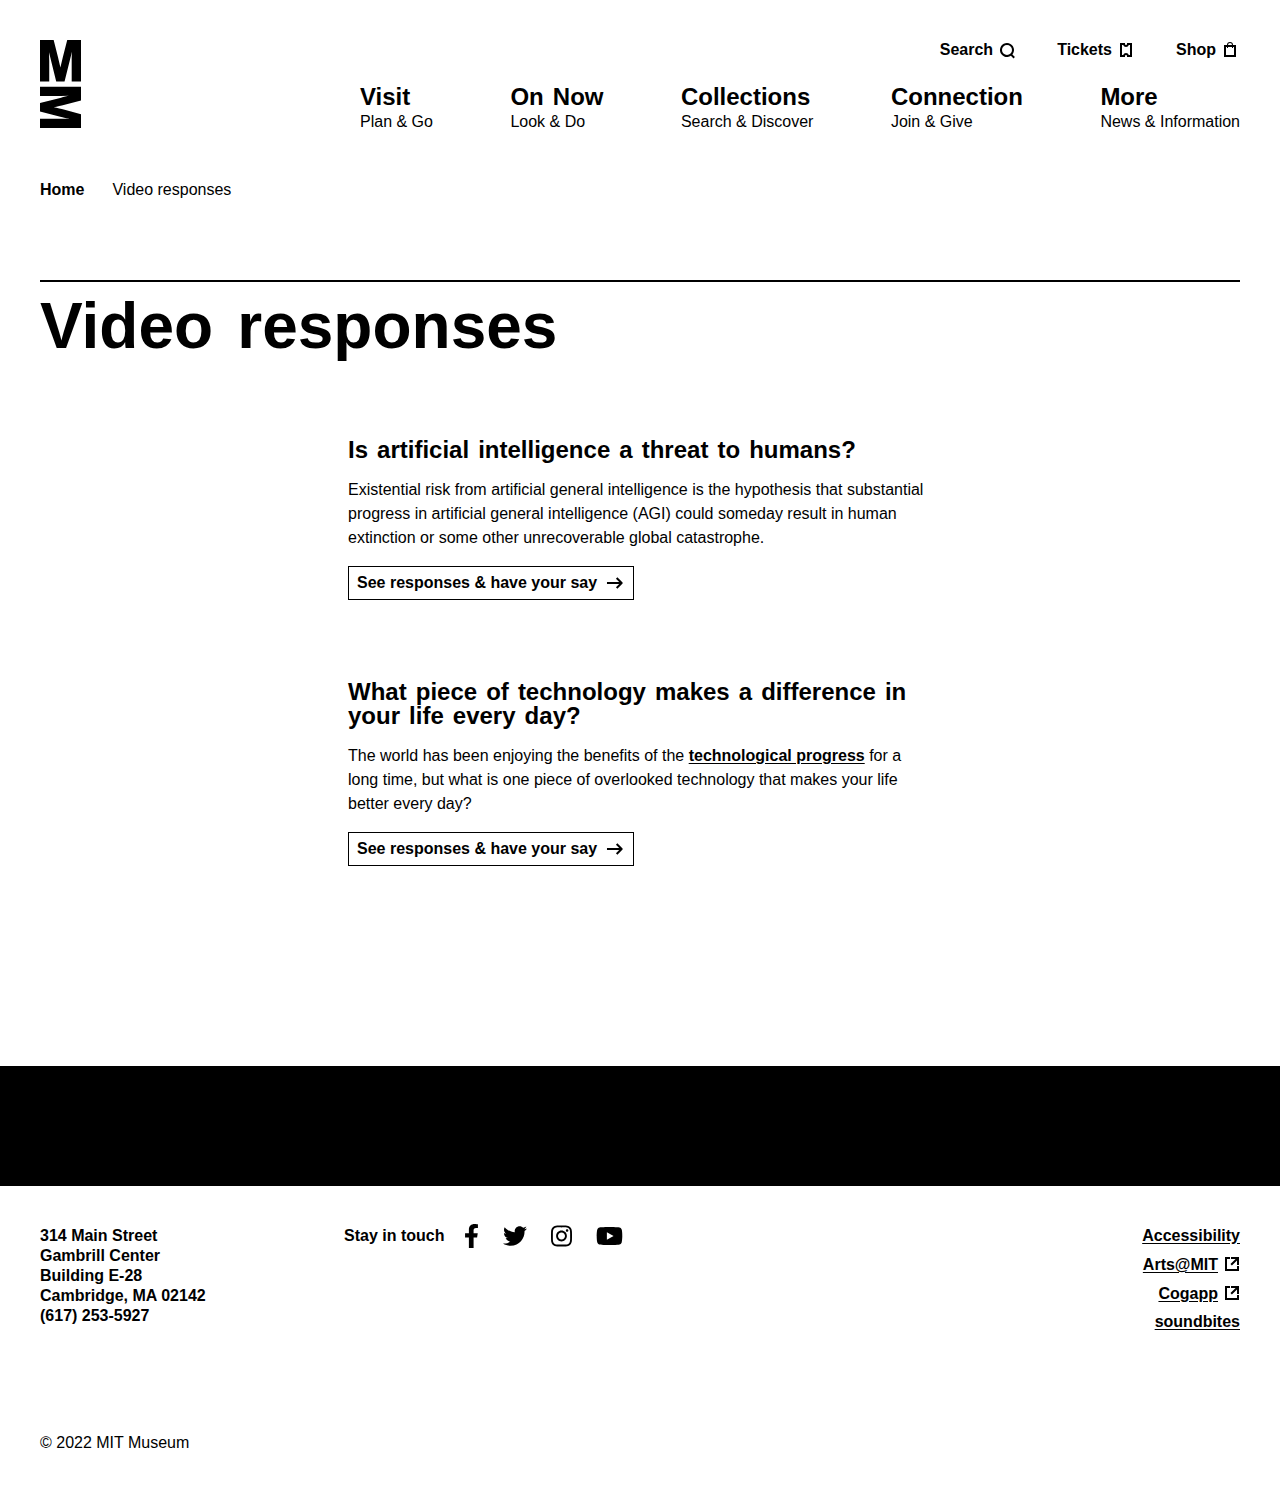
==== commit e30bc7c9: "Add second question" ====
--- a/index.html
+++ b/index.html
@@ -642,10 +642,18 @@
             </div>
             <div class="col col--center-small stack">
               <div class="Intro_intro__U5Vz6">
-                A second interesting question?
+                What piece of technology makes a difference in your life every
+                day?
               </div>
               <div class="stack">
-                <p>A blurb about this question</p>
+                <p>
+                  The world has been enjoying the benefits of the
+                  <a href="https://ourworldindata.org/technological-progress"
+                    >technological progress</a
+                  >
+                  for a long time, but what is one piece of overlooked
+                  technology that makes your life better every day?
+                </p>
                 <a href="topic-2.html" class="Button_button__30ukX mt-1"
                   >See responses & have your say<svg
                     xmlns="http://www.w3.org/2000/svg"
